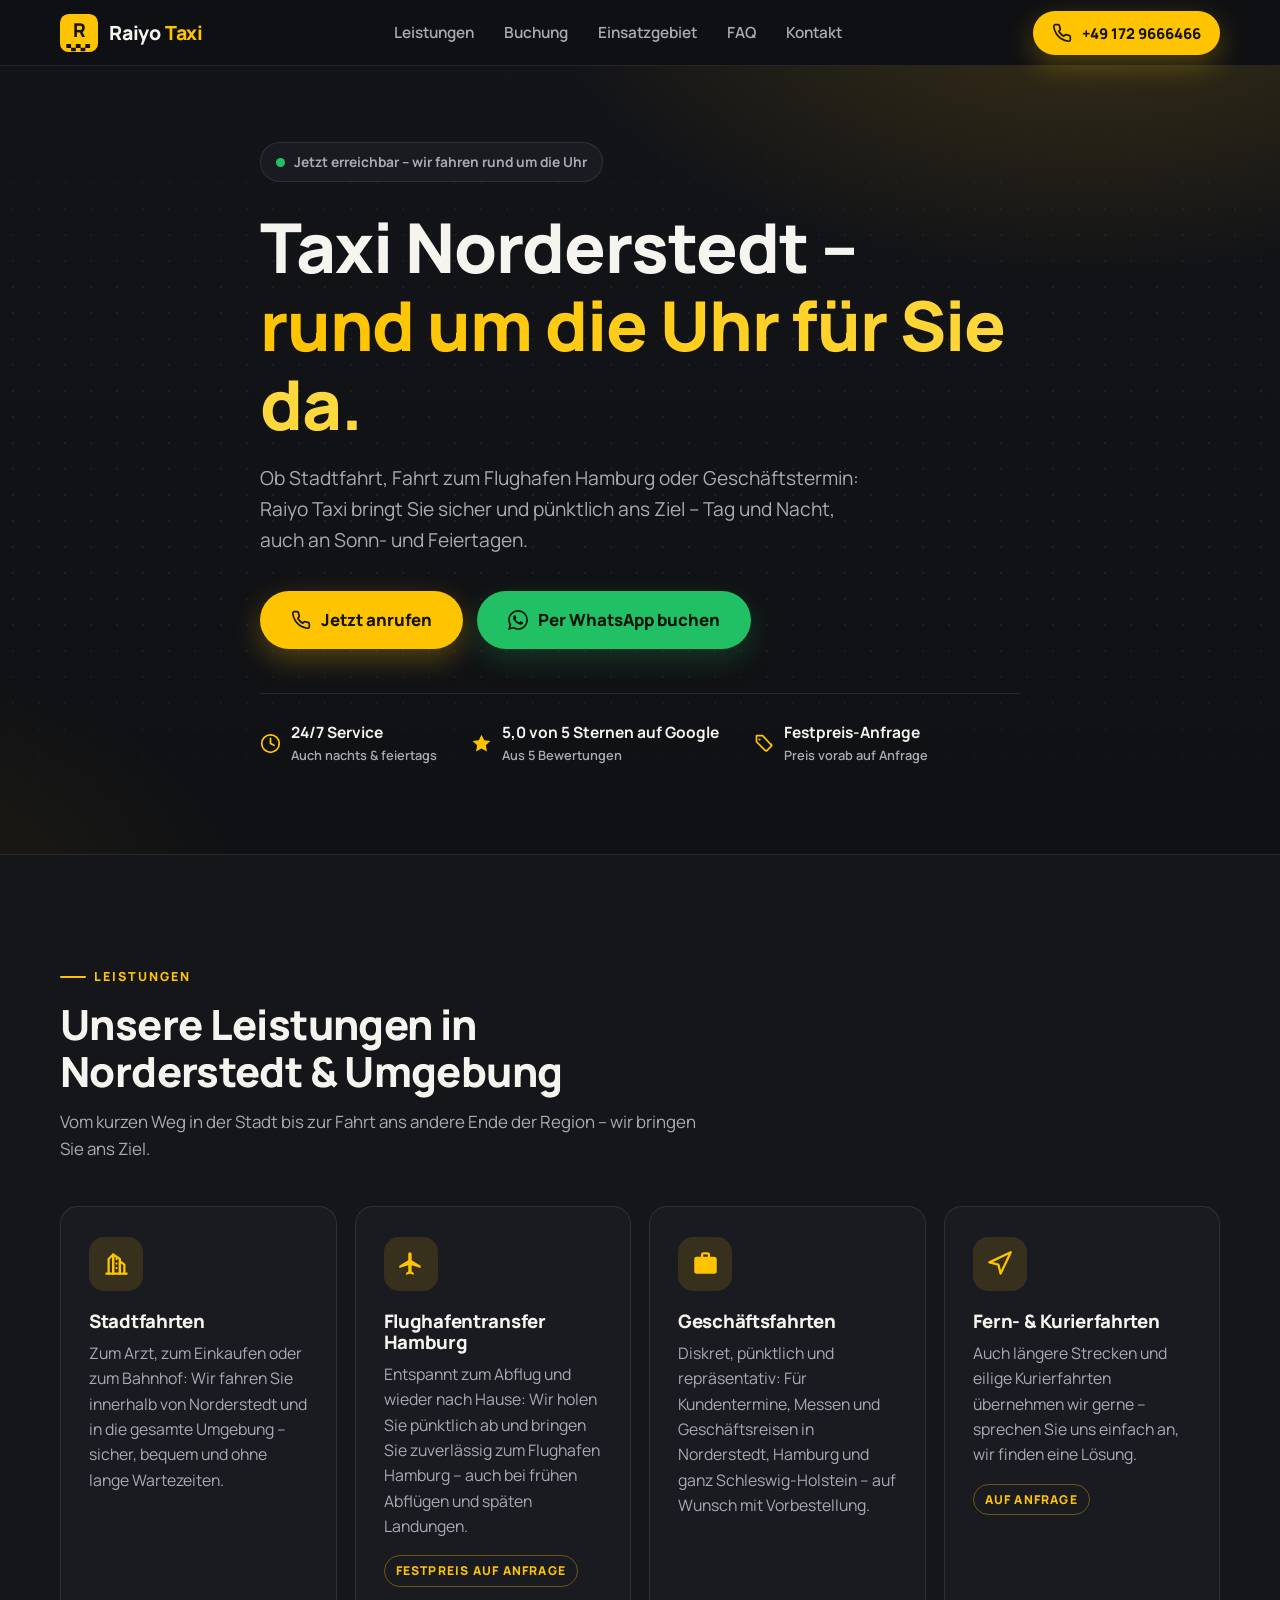
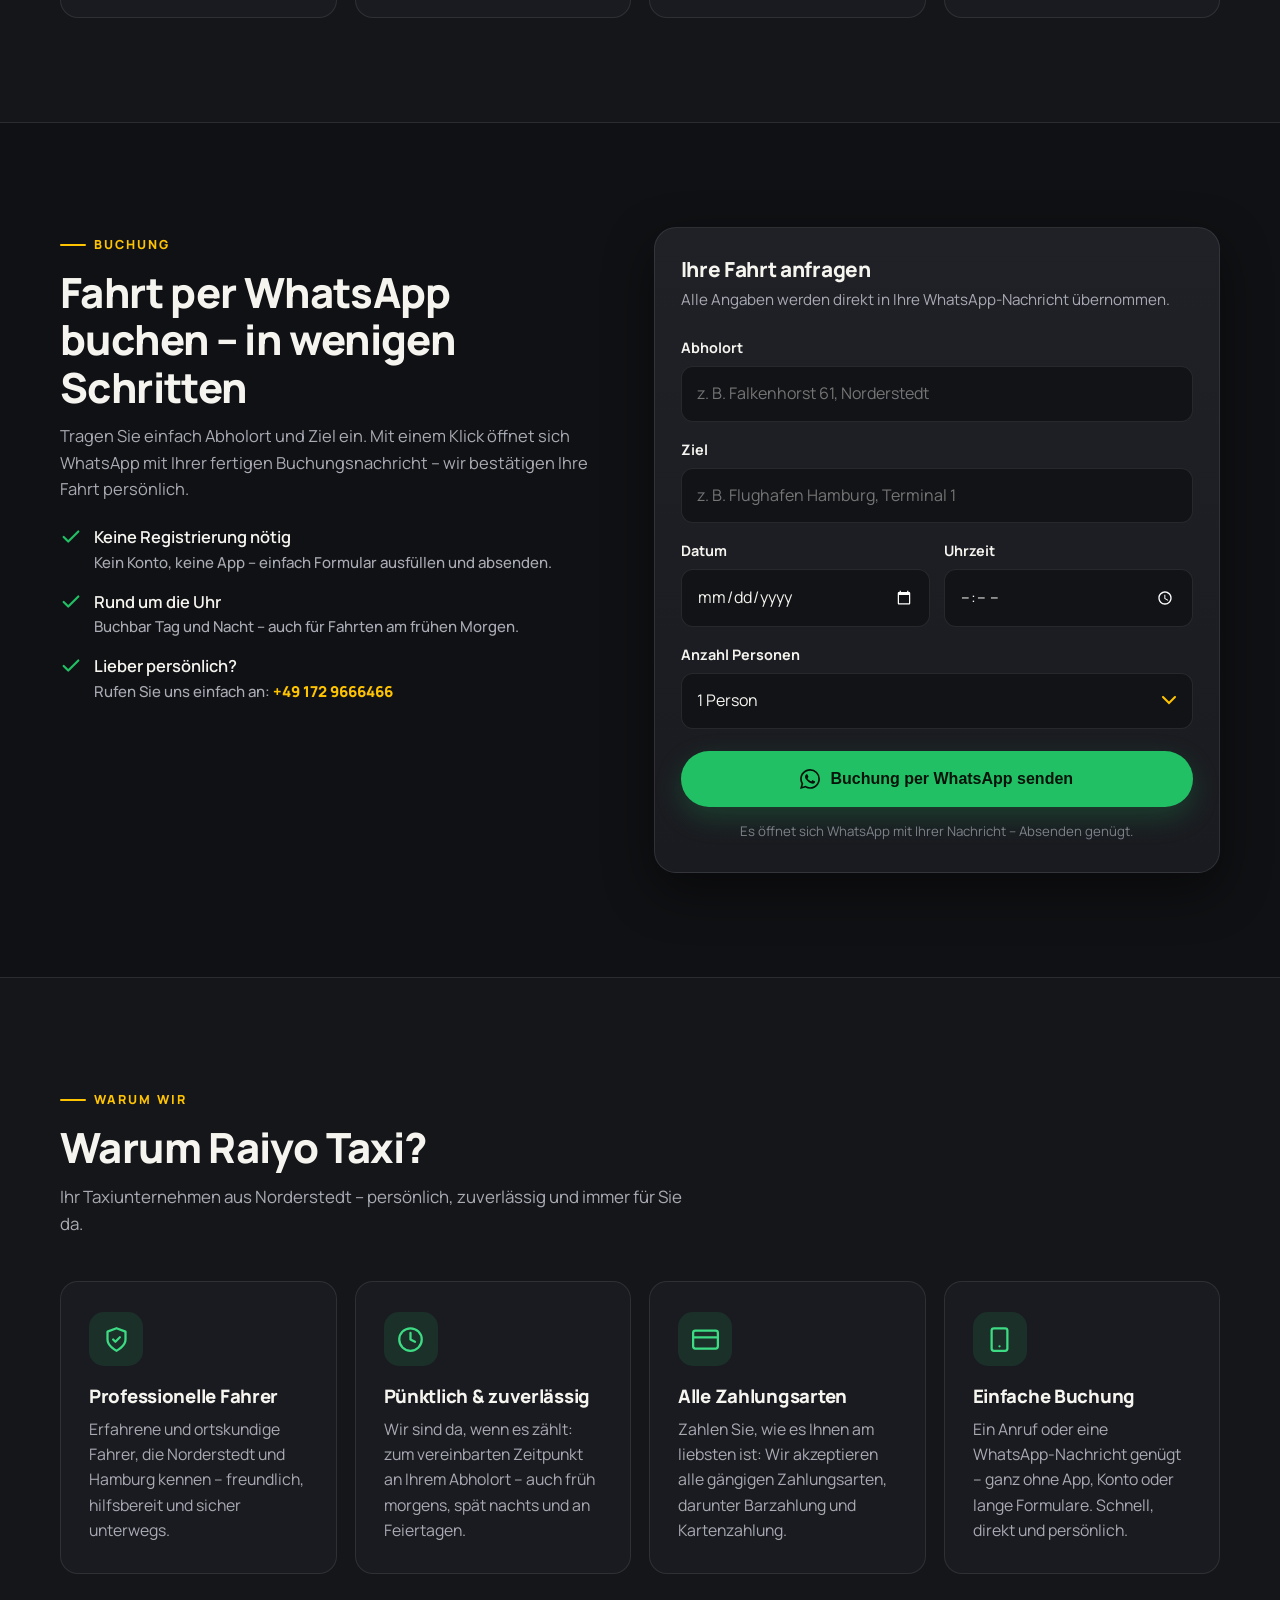
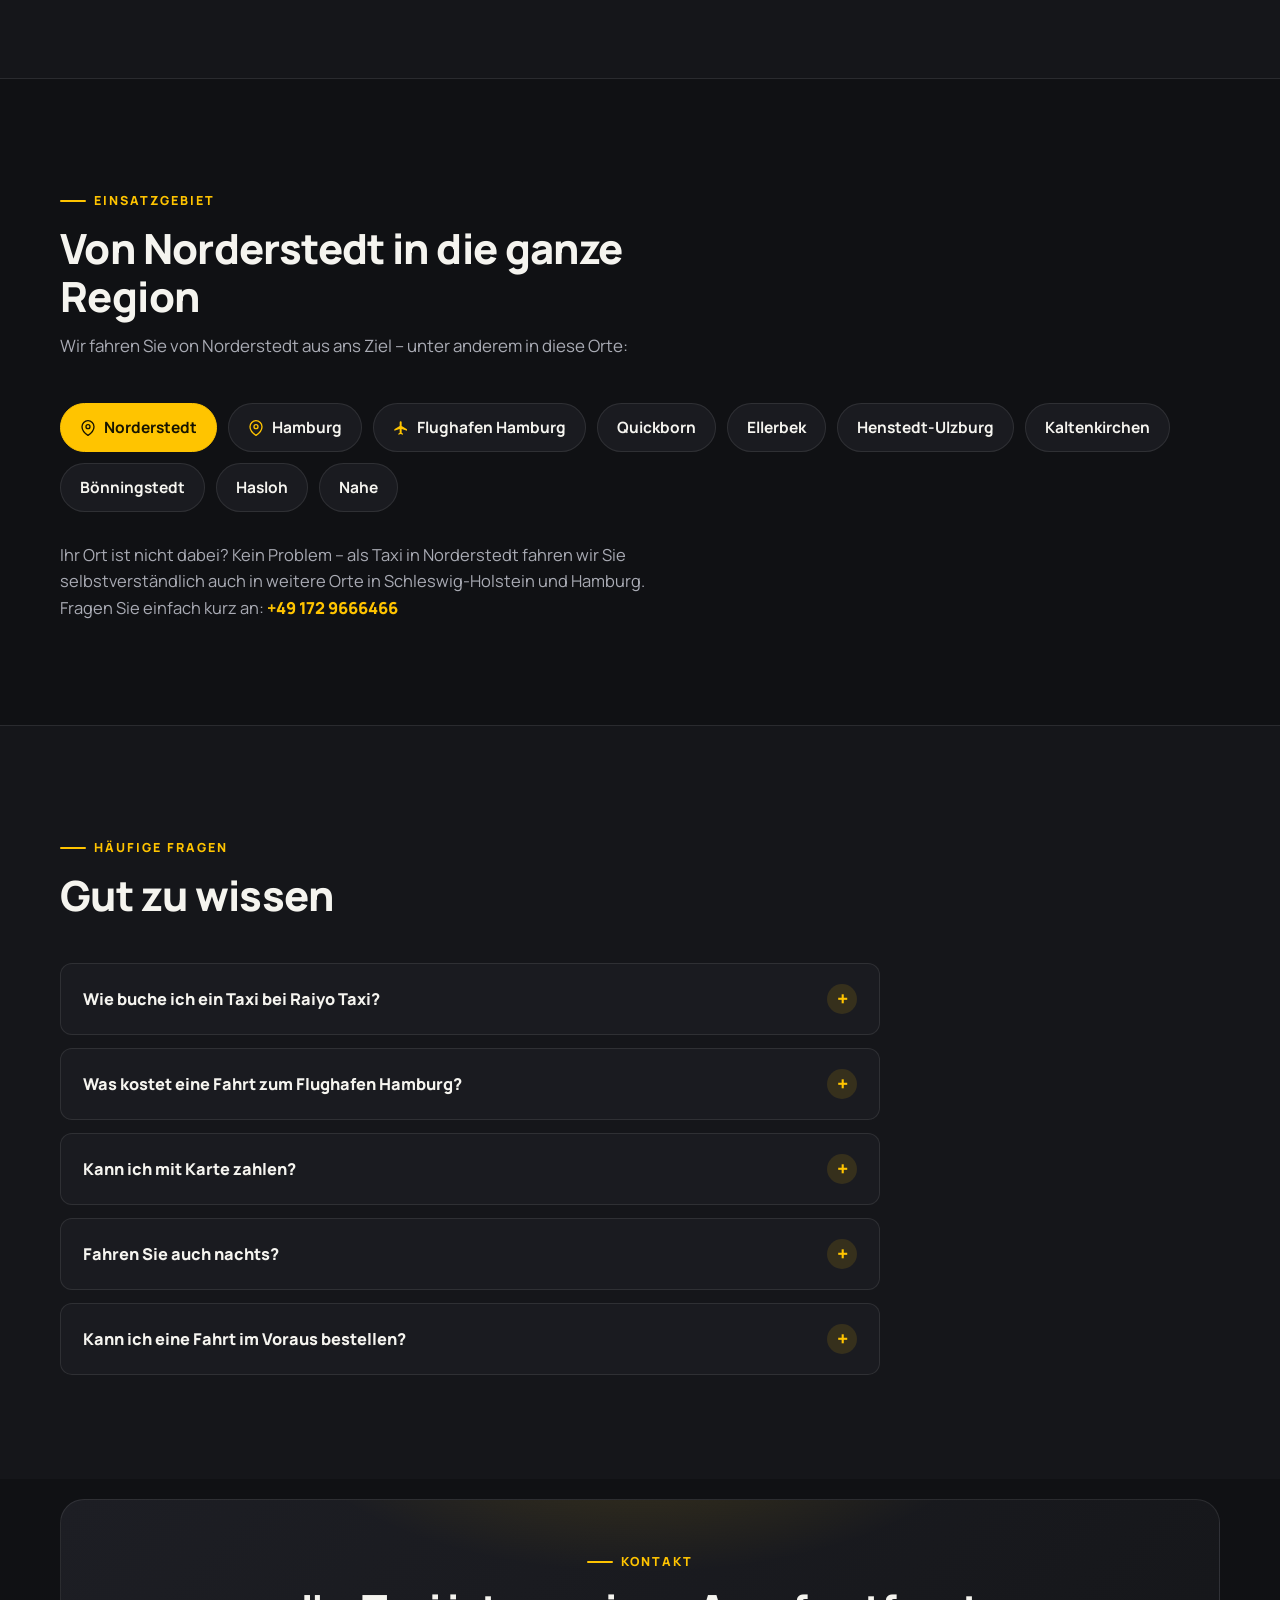
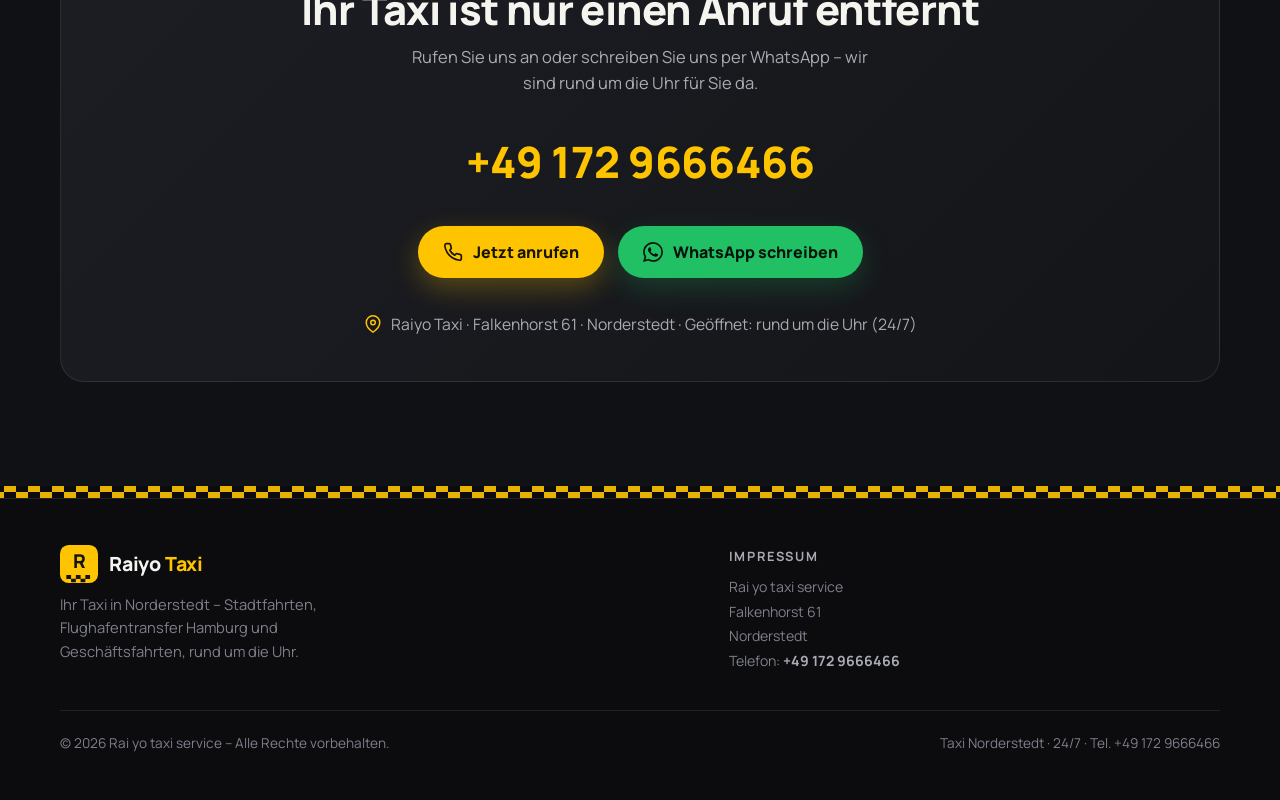
==== demo/raiyotaxi/index.html @ 4340b33b "Add Raiyo Taxi demo site under demo/raiyotaxi (showcase for raiyotaxi.de)" ====
<!DOCTYPE html>
<html lang="de">
<head>
<meta charset="UTF-8">
<meta name="viewport" content="width=device-width, initial-scale=1.0">
<title>Taxi Norderstedt | Raiyo Taxi – 24/7 Flughafentransfer &amp; Stadtfahrten</title>
<meta name="description" content="Taxi Norderstedt gesucht? Raiyo Taxi fährt Sie rund um die Uhr (24/7): Stadtfahrten, Flughafentransfer Hamburg und Geschäftsfahrten. Jetzt anrufen: +49 172 9666466 oder bequem per WhatsApp buchen.">
<meta name="robots" content="index, follow">
<link rel="canonical" href="https://raiyotaxi.de/">
<meta name="theme-color" content="#101114">

<!-- Open Graph -->
<meta property="og:type" content="website">
<meta property="og:locale" content="de_DE">
<meta property="og:site_name" content="Raiyo Taxi">
<meta property="og:title" content="Taxi Norderstedt | Raiyo Taxi – 24/7 für Sie da">
<meta property="og:description" content="Ihr Taxi in Norderstedt: Stadtfahrten, Flughafentransfer Hamburg und Geschäftsfahrten – rund um die Uhr. Anrufen: +49 172 9666466">
<meta property="og:url" content="https://raiyotaxi.de/">

<link rel="icon" type="image/svg+xml" href="favicon.svg">
<link rel="preconnect" href="https://fonts.googleapis.com">
<link rel="preconnect" href="https://fonts.gstatic.com" crossorigin>
<link href="https://fonts.googleapis.com/css2?family=Manrope:wght@400;500;600;700;800&display=swap" rel="stylesheet">

<script type="application/ld+json">
{
  "@context": "https://schema.org",
  "@type": "TaxiService",
  "name": "Raiyo Taxi",
  "alternateName": "Rai yo taxi service",
  "url": "https://raiyotaxi.de/",
  "telephone": "+49 172 9666466",
  "description": "Taxi Norderstedt – Stadtfahrten, Flughafentransfer Hamburg und Geschäftsfahrten, rund um die Uhr (24/7).",
  "address": {
    "@type": "PostalAddress",
    "streetAddress": "Falkenhorst 61",
    "addressLocality": "Norderstedt",
    "addressCountry": "DE"
  },
  "areaServed": [
    "Norderstedt",
    "Hamburg",
    "Flughafen Hamburg",
    "Quickborn",
    "Ellerbek",
    "Henstedt-Ulzburg",
    "Kaltenkirchen",
    "Bönningstedt",
    "Hasloh",
    "Nahe"
  ],
  "openingHoursSpecification": {
    "@type": "OpeningHoursSpecification",
    "dayOfWeek": ["Monday", "Tuesday", "Wednesday", "Thursday", "Friday", "Saturday", "Sunday"],
    "opens": "00:00",
    "closes": "23:59"
  },
  "paymentAccepted": "Cash, Credit Card, Debit Card",
  "aggregateRating": {
    "@type": "AggregateRating",
    "ratingValue": "5.0",
    "reviewCount": "5"
  }
}
</script>

<style>
/* ============ Design-System: Raiyo Taxi ============ */
:root{
  --bg:#101114;
  --bg-2:#15161a;
  --panel:#1a1b20;
  --panel-2:#202127;
  --line:rgba(255,255,255,.09);
  --yellow:#ffc400;
  --yellow-2:#ffd83d;
  --yellow-soft:rgba(255,196,0,.12);
  --wa:#22c064;
  --wa-dark:#128c4b;
  --text:#f5f4ef;
  --muted:#a9abb4;
  --muted-2:#7e808a;
  --radius:18px;
  --radius-s:12px;
  --shadow:0 18px 50px rgba(0,0,0,.45);
  --header-h:66px;
}
*{margin:0;padding:0;box-sizing:border-box}
html{scroll-behavior:smooth;scroll-padding-top:calc(var(--header-h) + 14px)}
body{
  font-family:"Manrope",system-ui,-apple-system,"Segoe UI",Roboto,sans-serif;
  background:var(--bg);
  color:var(--text);
  line-height:1.6;
  font-size:16.5px;
  -webkit-font-smoothing:antialiased;
  overflow-x:hidden;
}
img,svg{display:block}
a{color:inherit;text-decoration:none}
::selection{background:var(--yellow);color:#141414}
:focus-visible{outline:3px solid var(--yellow);outline-offset:3px;border-radius:6px}

.wrap{width:min(1160px,100% - 40px);margin-inline:auto}
section{padding:84px 0}
.section-head{max-width:640px;margin-bottom:44px}
.eyebrow{
  display:inline-flex;align-items:center;gap:8px;
  font-size:.78rem;font-weight:800;letter-spacing:.16em;text-transform:uppercase;
  color:var(--yellow);margin-bottom:14px;
}
.eyebrow::before{content:"";width:26px;height:2px;background:var(--yellow);border-radius:2px}
h1,h2,h3{line-height:1.14;font-weight:800;letter-spacing:-.015em}
h2{font-size:clamp(1.75rem,4.5vw,2.6rem);margin-bottom:12px}
h3{font-size:1.16rem}
.lead{color:var(--muted);font-size:1.06rem}

/* Schachbrett-Akzent (Taxi-Motiv) */
.checker{
  height:12px;
  background:repeating-conic-gradient(#0b0b0d 0% 25%, var(--yellow) 0% 50%) 50% / 24px 24px;
  opacity:.9;
}

/* ============ Header ============ */
header.site{
  position:sticky;top:0;z-index:60;height:var(--header-h);
  background:rgba(16,17,20,.86);
  backdrop-filter:blur(14px);-webkit-backdrop-filter:blur(14px);
  border-bottom:1px solid var(--line);
}
.header-in{display:flex;align-items:center;justify-content:space-between;gap:16px;height:var(--header-h)}
.brand{display:flex;align-items:center;gap:11px;font-weight:800;font-size:1.22rem;letter-spacing:-.01em}
.brand .mark{width:38px;height:38px;flex:none}
.brand em{font-style:normal;color:var(--yellow)}
nav.main{display:none;gap:30px;font-weight:600;font-size:.96rem;color:var(--muted)}
nav.main a{padding:6px 0;position:relative}
nav.main a:hover{color:var(--text)}
.btn{
  display:inline-flex;align-items:center;justify-content:center;gap:10px;
  font-weight:800;font-size:1rem;line-height:1;
  padding:15px 24px;border-radius:999px;border:1px solid transparent;
  transition:transform .18s ease, box-shadow .18s ease, background .18s ease;
  cursor:pointer;white-space:nowrap;
}
.btn svg{width:20px;height:20px;flex:none}
.btn:active{transform:scale(.97)}
.btn-call{background:var(--yellow);color:#171400;box-shadow:0 10px 28px rgba(255,196,0,.28)}
.btn-call:hover{background:var(--yellow-2)}
.btn-wa{background:var(--wa);color:#06130b;box-shadow:0 10px 28px rgba(34,192,100,.22)}
.btn-wa:hover{background:#2bd173}
.btn-ghost{background:transparent;border-color:var(--line);color:var(--text)}
.btn-ghost:hover{border-color:rgba(255,255,255,.3)}
.btn-sm{padding:11px 18px;font-size:.93rem}
.header-call .num{display:none}

/* ============ Hero ============ */
.hero{
  position:relative;
  padding:76px 0 88px;
  background:
    radial-gradient(900px 480px at 85% -10%, rgba(255,196,0,.16), transparent 60%),
    radial-gradient(700px 500px at -10% 110%, rgba(255,196,0,.07), transparent 55%),
    linear-gradient(180deg,#131418 0%, var(--bg) 100%);
  overflow:hidden;
}
.hero::after{
  content:"";position:absolute;inset:0;pointer-events:none;
  background-image:radial-gradient(rgba(255,255,255,.055) 1px, transparent 1px);
  background-size:26px 26px;
  mask-image:linear-gradient(180deg,transparent,#000 30%,#000 70%,transparent);
  -webkit-mask-image:linear-gradient(180deg,transparent,#000 30%,#000 70%,transparent);
}
.hero-in{position:relative;z-index:1;max-width:760px}
.live-badge{
  display:inline-flex;align-items:center;gap:9px;
  background:var(--panel);border:1px solid var(--line);
  padding:8px 15px;border-radius:999px;
  font-size:.86rem;font-weight:700;color:var(--muted);margin-bottom:26px;
}
.live-badge .dot{width:9px;height:9px;border-radius:50%;background:var(--wa);box-shadow:0 0 0 0 rgba(34,192,100,.5);animation:pulse 2.2s infinite}
@keyframes pulse{0%{box-shadow:0 0 0 0 rgba(34,192,100,.45)}70%{box-shadow:0 0 0 9px rgba(34,192,100,0)}100%{box-shadow:0 0 0 0 rgba(34,192,100,0)}}
.hero h1{font-size:clamp(2.5rem,7.2vw,4.3rem);margin-bottom:20px}
.hero h1 .accent{
  color:var(--yellow);
  background:linear-gradient(92deg,var(--yellow) 10%,var(--yellow-2) 90%);
  -webkit-background-clip:text;background-clip:text;-webkit-text-fill-color:transparent;
}
.hero .sub{color:var(--muted);font-size:clamp(1.02rem,2.4vw,1.2rem);max-width:600px;margin-bottom:36px}
.hero-cta{display:flex;flex-wrap:wrap;gap:14px;margin-bottom:44px}
.hero-cta .btn{padding:18px 30px;font-size:1.05rem}
.trust{
  display:flex;flex-wrap:wrap;gap:12px 34px;
  border-top:1px solid var(--line);padding-top:26px;
}
.trust li{list-style:none;display:flex;align-items:center;gap:10px;font-weight:700;font-size:.97rem}
.trust svg{width:21px;height:21px;color:var(--yellow);flex:none}
.trust small{display:block;color:var(--muted);font-weight:600;font-size:.8rem}

/* ============ Leistungen ============ */
.services{background:var(--bg-2);border-block:1px solid var(--line)}
.grid{display:grid;gap:18px;grid-template-columns:1fr}
.card{
  background:var(--panel);border:1px solid var(--line);border-radius:var(--radius);
  padding:30px 28px;transition:transform .25s ease, border-color .25s ease, background .25s ease;
}
.card:hover{transform:translateY(-4px);border-color:rgba(255,196,0,.35);background:var(--panel-2)}
.card .icon{
  width:54px;height:54px;border-radius:15px;margin-bottom:20px;
  background:var(--yellow-soft);color:var(--yellow);
  display:flex;align-items:center;justify-content:center;
}
.card .icon svg{width:27px;height:27px}
.card h3{margin-bottom:9px}
.card p{color:var(--muted);font-size:.99rem}
.card .tag{
  display:inline-block;margin-top:16px;font-size:.76rem;font-weight:800;
  letter-spacing:.1em;text-transform:uppercase;color:var(--yellow);
  border:1px solid rgba(255,196,0,.35);padding:5px 11px;border-radius:999px;
}

/* ============ Buchung ============ */
.booking-grid{display:grid;gap:34px;grid-template-columns:1fr;align-items:start}
.booking-copy p{color:var(--muted);margin-bottom:22px}
.booking-points{display:grid;gap:14px}
.booking-points li{list-style:none;display:flex;gap:12px;align-items:flex-start;font-weight:600}
.booking-points svg{width:22px;height:22px;color:var(--wa);flex:none;margin-top:2px}
.booking-points span{color:var(--muted);font-weight:500;display:block;font-size:.94rem}
.form-card{
  background:linear-gradient(180deg,var(--panel-2),var(--panel));
  border:1px solid var(--line);border-radius:22px;padding:30px 26px;
  box-shadow:var(--shadow);
}
.form-card h3{font-size:1.3rem;margin-bottom:6px}
.form-card>p{color:var(--muted);font-size:.95rem;margin-bottom:24px}
.field{margin-bottom:16px}
.field label{display:block;font-weight:700;font-size:.9rem;margin-bottom:7px}
.field input,.field select{
  width:100%;background:#121317;border:1px solid var(--line);border-radius:var(--radius-s);
  color:var(--text);font:inherit;font-size:1rem;padding:14px 15px;
  color-scheme:dark;appearance:none;
}
.field select{
  background-image:url("data:image/svg+xml,%3Csvg xmlns='http://www.w3.org/2000/svg' width='14' height='9' viewBox='0 0 14 9'%3E%3Cpath d='M1 1l6 6 6-6' fill='none' stroke='%23ffc400' stroke-width='2' stroke-linecap='round'/%3E%3C/svg%3E");
  background-repeat:no-repeat;background-position:right 16px center;
}
.field input:focus,.field select:focus{outline:none;border-color:var(--yellow);box-shadow:0 0 0 3px rgba(255,196,0,.18)}
.field-row{display:grid;grid-template-columns:1fr 1fr;gap:14px}
.form-card .btn{width:100%;margin-top:6px;padding:17px 24px}
.form-note{color:var(--muted-2);font-size:.83rem;text-align:center;margin-top:14px}

/* ============ Warum ============ */
.why{background:var(--bg-2);border-block:1px solid var(--line)}
.why .card .icon{background:rgba(34,192,100,.12);color:#3ddc84}
.why .card:hover{border-color:rgba(34,192,100,.35)}

/* ============ Einsatzgebiet ============ */
.chips{display:flex;flex-wrap:wrap;gap:11px;margin-bottom:30px}
.chip{
  display:inline-flex;align-items:center;gap:8px;
  background:var(--panel);border:1px solid var(--line);border-radius:999px;
  padding:11px 19px;font-weight:700;font-size:.97rem;
}
.chip svg{width:16px;height:16px;color:var(--yellow)}
.chip.main{background:var(--yellow);color:#171400;border-color:var(--yellow)}
.chip.main svg{color:#171400}
.area-note{color:var(--muted);max-width:640px}

/* ============ FAQ ============ */
.faq{background:var(--bg-2);border-top:1px solid var(--line)}
.faq-list{max-width:820px;display:grid;gap:13px}
details{
  background:var(--panel);border:1px solid var(--line);border-radius:var(--radius-s);
  overflow:hidden;
}
details[open ]{border-color:rgba(255,196,0,.35)}
summary{
  cursor:pointer;list-style:none;display:flex;justify-content:space-between;align-items:center;gap:16px;
  padding:20px 22px;font-weight:800;font-size:1.02rem;
}
summary::-webkit-details-marker{display:none}
summary .plus{
  width:30px;height:30px;flex:none;border-radius:50%;
  background:var(--yellow-soft);color:var(--yellow);
  display:flex;align-items:center;justify-content:center;font-size:1.25rem;font-weight:800;line-height:1;
  transition:transform .25s ease;
}
details[open ] summary .plus{transform:rotate(45deg)}
details .answer{padding:0 22px 22px;color:var(--muted)}
details .answer a{color:var(--yellow);font-weight:700;white-space:nowrap}

/* ============ Kontakt / Footer ============ */
.contact-card{
  background:linear-gradient(135deg,#1d1e24, #141518);
  border:1px solid var(--line);border-radius:24px;
  padding:44px 34px;text-align:center;position:relative;overflow:hidden;
}
.contact-card::before{
  content:"";position:absolute;inset:0;
  background:radial-gradient(560px 260px at 50% -20%, rgba(255,196,0,.18), transparent 65%);
  pointer-events:none;
}
.contact-card h2{margin-bottom:10px}
.contact-card p{color:var(--muted);max-width:480px;margin:0 auto 30px}
.big-number{
  display:inline-block;font-size:clamp(1.7rem,6vw,2.7rem);font-weight:800;letter-spacing:-.01em;
  color:var(--yellow);margin-bottom:30px;
}
.big-number:hover{color:var(--yellow-2)}
.contact-cta{display:flex;flex-wrap:wrap;gap:14px;justify-content:center;position:relative}
address{
  font-style:normal;color:var(--muted);margin-top:34px;font-size:.98rem;
  display:flex;align-items:center;justify-content:center;gap:9px;flex-wrap:wrap;
}
address svg{width:18px;height:18px;color:var(--yellow)}
footer.site{border-top:1px solid var(--line);padding:46px 0 110px;background:#0c0c0f}
.footer-grid{display:grid;gap:30px;grid-template-columns:1fr}
.footer-brand p{color:var(--muted-2);font-size:.92rem;margin-top:10px;max-width:340px}
.impressum{color:var(--muted-2);font-size:.88rem;line-height:1.75}
.impressum strong{color:var(--muted);display:block;font-size:.8rem;letter-spacing:.14em;text-transform:uppercase;margin-bottom:8px}
.impressum a{color:var(--muted);font-weight:700}
.copyright{
  margin-top:36px;padding-top:22px;border-top:1px solid var(--line);
  color:var(--muted-2);font-size:.85rem;display:flex;flex-wrap:wrap;gap:8px 22px;justify-content:space-between;
}

/* ============ Mobile-Aktionsleiste ============ */
.actionbar{
  position:fixed;left:0;right:0;bottom:0;z-index:70;
  display:grid;grid-template-columns:1fr 1fr;gap:10px;
  padding:10px 12px calc(10px + env(safe-area-inset-bottom));
  background:rgba(12,12,15,.92);backdrop-filter:blur(14px);-webkit-backdrop-filter:blur(14px);
  border-top:1px solid var(--line);
}
.actionbar .btn{padding:16px 10px;font-size:1rem;border-radius:14px}

/* ============ Reveal-Animation ============ */
.js .reveal{opacity:0;transform:translateY(18px);transition:opacity .7s ease, transform .7s ease}
.js .reveal.in{opacity:1;transform:none}

/* ============ Responsive ============ */
@media (min-width:640px){
  .grid{grid-template-columns:1fr 1fr}
  .header-call .num{display:inline}
  .header-call .word{display:none}
}
@media (min-width:900px){
  nav.main{display:flex}
  .grid{grid-template-columns:repeat(4,1fr)}
  .why .grid{grid-template-columns:repeat(4,1fr)}
  .booking-grid{grid-template-columns:1fr 1.05fr;gap:54px}
  .footer-grid{grid-template-columns:1.3fr 1fr}
  .actionbar{display:none}
  footer.site{padding-bottom:46px}
  section{padding:104px 0}
}
@media (prefers-reduced-motion: reduce){
  html{scroll-behavior:auto}
  .js .reveal{opacity:1;transform:none;transition:none}
  .live-badge .dot{animation:none}
  *{transition:none !important}
}
</style>
</head>

<body>

<!-- ================= Header ================= -->
<header class="site">
  <div class="wrap header-in">
    <a class="brand" href="#start" aria-label="Raiyo Taxi – zur Startseite">
      <svg class="mark" viewBox="0 0 48 48" role="img" aria-label="Raiyo Taxi Logo">
        <rect width="48" height="48" rx="11" fill="#ffc400"/>
        <text x="24" y="29" text-anchor="middle" font-family="Manrope, Arial, sans-serif" font-size="24" font-weight="800" fill="#141414">R</text>
        <path d="M8 38h6v5H8zM20 38h6v5h-6zM32 38h6v5h-6zM14 42.5h6V47h-6zM26 42.5h6V47h-6z" fill="#141414"/>
      </svg>
      <span>Raiyo&nbsp;<em>Taxi</em></span>
    </a>
    <nav class="main" aria-label="Hauptnavigation">
      <a href="#leistungen">Leistungen</a>
      <a href="#buchung">Buchung</a>
      <a href="#einsatzgebiet">Einsatzgebiet</a>
      <a href="#faq">FAQ</a>
      <a href="#kontakt">Kontakt</a>
    </nav>
    <a class="btn btn-call btn-sm header-call" href="tel:+491729666466" aria-label="Raiyo Taxi anrufen">
      <svg viewBox="0 0 24 24" fill="none" stroke="currentColor" stroke-width="2" stroke-linecap="round" stroke-linejoin="round" aria-hidden="true"><path d="M22 16.92v3a2 2 0 0 1-2.18 2 19.79 19.79 0 0 1-8.63-3.07 19.5 19.5 0 0 1-6-6 19.79 19.79 0 0 1-3.07-8.67A2 2 0 0 1 4.11 2h3a2 2 0 0 1 2 1.72 12.84 12.84 0 0 0 .7 2.81 2 2 0 0 1-.45 2.11L8.09 9.91a16 16 0 0 0 6 6l1.27-1.27a2 2 0 0 1 2.11-.45 12.84 12.84 0 0 0 2.81.7A2 2 0 0 1 22 16.92z"/></svg>
      <span class="word">Anrufen</span><span class="num">+49 172 9666466</span>
    </a>
  </div>
</header>

<main id="start">

  <!-- ================= Hero ================= -->
  <div class="hero">
    <div class="wrap hero-in">
      <span class="live-badge"><span class="dot"></span> Jetzt erreichbar – wir fahren rund um die Uhr</span>
      <h1>Taxi Norderstedt –<br><span class="accent">rund um die Uhr für Sie da.</span></h1>
      <p class="sub">Ob Stadtfahrt, Fahrt zum Flughafen Hamburg oder Geschäftstermin: Raiyo Taxi bringt Sie sicher und pünktlich ans Ziel – Tag und Nacht, auch an Sonn- und Feiertagen.</p>
      <div class="hero-cta">
        <a class="btn btn-call" href="tel:+491729666466">
          <svg viewBox="0 0 24 24" fill="none" stroke="currentColor" stroke-width="2" stroke-linecap="round" stroke-linejoin="round" aria-hidden="true"><path d="M22 16.92v3a2 2 0 0 1-2.18 2 19.79 19.79 0 0 1-8.63-3.07 19.5 19.5 0 0 1-6-6 19.79 19.79 0 0 1-3.07-8.67A2 2 0 0 1 4.11 2h3a2 2 0 0 1 2 1.72 12.84 12.84 0 0 0 .7 2.81 2 2 0 0 1-.45 2.11L8.09 9.91a16 16 0 0 0 6 6l1.27-1.27a2 2 0 0 1 2.11-.45 12.84 12.84 0 0 0 2.81.7A2 2 0 0 1 22 16.92z"/></svg>
          Jetzt anrufen
        </a>
        <a class="btn btn-wa" href="https://wa.me/491729666466?text=Hallo%20Raiyo%20Taxi%2C%20ich%20m%C3%B6chte%20ein%20Taxi%20bestellen." target="_blank" rel="noopener">
          <svg viewBox="0 0 24 24" fill="currentColor" aria-hidden="true"><path d="M17.472 14.382c-.297-.149-1.758-.867-2.03-.967-.273-.099-.471-.148-.67.15-.197.297-.767.966-.94 1.164-.173.199-.347.223-.644.075-.297-.15-1.255-.463-2.39-1.475-.883-.788-1.48-1.761-1.653-2.059-.173-.297-.018-.458.13-.606.134-.133.298-.347.446-.52.149-.174.198-.298.298-.497.099-.198.05-.371-.025-.52-.075-.149-.669-1.612-.916-2.207-.242-.579-.487-.5-.669-.51-.173-.008-.371-.01-.57-.01-.198 0-.52.074-.792.372-.272.297-1.04 1.016-1.04 2.479 0 1.462 1.065 2.875 1.213 3.074.149.198 2.096 3.2 5.077 4.487.709.306 1.262.489 1.694.625.712.227 1.36.195 1.871.118.571-.085 1.758-.719 2.006-1.413.248-.694.248-1.289.173-1.413-.074-.124-.272-.198-.57-.347m-5.421 7.403h-.004a9.87 9.87 0 01-5.031-1.378l-.361-.214-3.741.982.998-3.648-.235-.374a9.86 9.86 0 01-1.51-5.26c.001-5.45 4.436-9.884 9.888-9.884 2.64 0 5.122 1.03 6.988 2.898a9.825 9.825 0 012.893 6.994c-.003 5.45-4.437 9.884-9.885 9.884m8.413-18.297A11.815 11.815 0 0012.05 0C5.495 0 .16 5.335.157 11.892c0 2.096.547 4.142 1.588 5.945L.057 24l6.305-1.654a11.882 11.882 0 005.683 1.448h.005c6.554 0 11.89-5.335 11.893-11.893a11.821 11.821 0 00-3.48-8.413Z"/></svg>
          Per WhatsApp buchen
        </a>
      </div>
      <ul class="trust">
        <li>
          <svg viewBox="0 0 24 24" fill="none" stroke="currentColor" stroke-width="2" stroke-linecap="round" stroke-linejoin="round" aria-hidden="true"><circle cx="12" cy="12" r="10"/><path d="M12 6v6l4 2"/></svg>
          <span>24/7 Service<small>Auch nachts &amp; feiertags</small></span>
        </li>
        <li>
          <svg viewBox="0 0 24 24" fill="currentColor" aria-hidden="true"><polygon points="12 2 15.09 8.26 22 9.27 17 14.14 18.18 21.02 12 17.77 5.82 21.02 7 14.14 2 9.27 8.91 8.26"/></svg>
          <span>5,0 von 5 Sternen auf Google<small>Aus 5 Bewertungen</small></span>
        </li>
        <li>
          <svg viewBox="0 0 24 24" fill="none" stroke="currentColor" stroke-width="2" stroke-linecap="round" stroke-linejoin="round" aria-hidden="true"><path d="M20.59 13.41 11 3H4v7l9.59 9.59a2 2 0 0 0 2.82 0l4.18-4.18a2 2 0 0 0 0-2.82z"/><circle cx="7.5" cy="7.5" r="1.2" fill="currentColor" stroke="none"/></svg>
          <span>Festpreis-Anfrage<small>Preis vorab auf Anfrage</small></span>
        </li>
      </ul>
    </div>
  </div>

  <!-- ================= Leistungen ================= -->
  <section class="services" id="leistungen">
    <div class="wrap">
      <div class="section-head reveal">
        <span class="eyebrow">Leistungen</span>
        <h2>Unsere Leistungen in Norderstedt &amp; Umgebung</h2>
        <p class="lead">Vom kurzen Weg in der Stadt bis zur Fahrt ans andere Ende der Region – wir bringen Sie ans Ziel.</p>
      </div>
      <div class="grid">
        <article class="card reveal">
          <div class="icon">
            <svg viewBox="0 0 24 24" fill="none" stroke="currentColor" stroke-width="2" stroke-linecap="round" stroke-linejoin="round" aria-hidden="true"><path d="M3 21h18"/><path d="M5 21V8l4-4v17"/><path d="M9 21V4l6 4v13"/><path d="M15 21V10l4 3v8"/><path d="M12 8h.01M12 12h.01M12 16h.01"/></svg>
          </div>
          <h3>Stadtfahrten</h3>
          <p>Zum Arzt, zum Einkaufen oder zum Bahnhof: Wir fahren Sie innerhalb von Norderstedt und in die gesamte Umgebung – sicher, bequem und ohne lange Wartezeiten.</p>
        </article>
        <article class="card reveal">
          <div class="icon">
            <svg viewBox="0 0 24 24" fill="currentColor" aria-hidden="true"><path d="M21 16v-2l-8-5V3.5a1.5 1.5 0 0 0-3 0V9l-8 5v2l8-2.5V19l-2 1.5V22l3.5-1 3.5 1v-1.5L13 19v-5.5l8 2.5z"/></svg>
          </div>
          <h3>Flughafentransfer Hamburg</h3>
          <p>Entspannt zum Abflug und wieder nach Hause: Wir holen Sie pünktlich ab und bringen Sie zuverlässig zum Flughafen Hamburg – auch bei frühen Abflügen und späten Landungen.</p>
          <span class="tag">Festpreis auf Anfrage</span>
        </article>
        <article class="card reveal">
          <div class="icon">
            <svg viewBox="0 0 24 24" fill="currentColor" aria-hidden="true"><path d="M20 6h-4V4c0-1.11-.89-2-2-2h-4c-1.11 0-2 .89-2 2v2H4c-1.11 0-2 .89-2 2v11c0 1.11.89 2 2 2h16c1.11 0 2-.89 2-2V8c0-1.11-.89-2-2-2zm-10 0V4h4v2h-4z"/></svg>
          </div>
          <h3>Geschäftsfahrten</h3>
          <p>Diskret, pünktlich und repräsentativ: Für Kundentermine, Messen und Geschäftsreisen in Norderstedt, Hamburg und ganz Schleswig-Holstein – auf Wunsch mit Vorbestellung.</p>
        </article>
        <article class="card reveal">
          <div class="icon">
            <svg viewBox="0 0 24 24" fill="none" stroke="currentColor" stroke-width="2" stroke-linecap="round" stroke-linejoin="round" aria-hidden="true"><polygon points="3 11 22 2 13 21 11 13 3 11"/></svg>
          </div>
          <h3>Fern- &amp; Kurierfahrten</h3>
          <p>Auch längere Strecken und eilige Kurierfahrten übernehmen wir gerne – sprechen Sie uns einfach an, wir finden eine Lösung.</p>
          <span class="tag">Auf Anfrage</span>
        </article>
      </div>
    </div>
  </section>

  <!-- ================= Buchung ================= -->
  <section id="buchung">
    <div class="wrap">
      <div class="booking-grid">
        <div class="booking-copy reveal">
          <span class="eyebrow">Buchung</span>
          <h2>Fahrt per WhatsApp buchen – in wenigen Schritten</h2>
          <p>Tragen Sie einfach Abholort und Ziel ein. Mit einem Klick öffnet sich WhatsApp mit Ihrer fertigen Buchungsnachricht – wir bestätigen Ihre Fahrt persönlich.</p>
          <ul class="booking-points">
            <li>
              <svg viewBox="0 0 24 24" fill="none" stroke="currentColor" stroke-width="2.4" stroke-linecap="round" stroke-linejoin="round" aria-hidden="true"><path d="M20 6 9 17l-5-5"/></svg>
              <div>Keine Registrierung nötig<span>Kein Konto, keine App – einfach Formular ausfüllen und absenden.</span></div>
            </li>
            <li>
              <svg viewBox="0 0 24 24" fill="none" stroke="currentColor" stroke-width="2.4" stroke-linecap="round" stroke-linejoin="round" aria-hidden="true"><path d="M20 6 9 17l-5-5"/></svg>
              <div>Rund um die Uhr<span>Buchbar Tag und Nacht – auch für Fahrten am frühen Morgen.</span></div>
            </li>
            <li>
              <svg viewBox="0 0 24 24" fill="none" stroke="currentColor" stroke-width="2.4" stroke-linecap="round" stroke-linejoin="round" aria-hidden="true"><path d="M20 6 9 17l-5-5"/></svg>
              <div>Lieber persönlich?<span>Rufen Sie uns einfach an: <a href="tel:+491729666466" style="color:var(--yellow);font-weight:800;white-space:nowrap">+49 172 9666466</a></span></div>
            </li>
          </ul>
        </div>
        <div class="form-card reveal">
          <h3>Ihre Fahrt anfragen</h3>
          <p>Alle Angaben werden direkt in Ihre WhatsApp-Nachricht übernommen.</p>
          <form id="bookingForm" novalidate>
            <div class="field">
              <label for="pickup">Abholort</label>
              <input type="text" id="pickup" name="pickup" placeholder="z. B. Falkenhorst 61, Norderstedt" autocomplete="street-address" required>
            </div>
            <div class="field">
              <label for="destination">Ziel</label>
              <input type="text" id="destination" name="destination" placeholder="z. B. Flughafen Hamburg, Terminal 1" required>
            </div>
            <div class="field-row">
              <div class="field">
                <label for="date">Datum</label>
                <input type="date" id="date" name="date" required>
              </div>
              <div class="field">
                <label for="time">Uhrzeit</label>
                <input type="time" id="time" name="time" required>
              </div>
            </div>
            <div class="field">
              <label for="persons">Anzahl Personen</label>
              <select id="persons" name="persons">
                <option value="1" selected>1 Person</option>
                <option value="2">2 Personen</option>
                <option value="3">3 Personen</option>
                <option value="4">4 Personen</option>
                <option value="5+">5 oder mehr Personen</option>
              </select>
            </div>
            <button type="submit" class="btn btn-wa">
              <svg viewBox="0 0 24 24" fill="currentColor" aria-hidden="true"><path d="M17.472 14.382c-.297-.149-1.758-.867-2.03-.967-.273-.099-.471-.148-.67.15-.197.297-.767.966-.94 1.164-.173.199-.347.223-.644.075-.297-.15-1.255-.463-2.39-1.475-.883-.788-1.48-1.761-1.653-2.059-.173-.297-.018-.458.13-.606.134-.133.298-.347.446-.52.149-.174.198-.298.298-.497.099-.198.05-.371-.025-.52-.075-.149-.669-1.612-.916-2.207-.242-.579-.487-.5-.669-.51-.173-.008-.371-.01-.57-.01-.198 0-.52.074-.792.372-.272.297-1.04 1.016-1.04 2.479 0 1.462 1.065 2.875 1.213 3.074.149.198 2.096 3.2 5.077 4.487.709.306 1.262.489 1.694.625.712.227 1.36.195 1.871.118.571-.085 1.758-.719 2.006-1.413.248-.694.248-1.289.173-1.413-.074-.124-.272-.198-.57-.347m-5.421 7.403h-.004a9.87 9.87 0 01-5.031-1.378l-.361-.214-3.741.982.998-3.648-.235-.374a9.86 9.86 0 01-1.51-5.26c.001-5.45 4.436-9.884 9.888-9.884 2.64 0 5.122 1.03 6.988 2.898a9.825 9.825 0 012.893 6.994c-.003 5.45-4.437 9.884-9.885 9.884m8.413-18.297A11.815 11.815 0 0012.05 0C5.495 0 .16 5.335.157 11.892c0 2.096.547 4.142 1.588 5.945L.057 24l6.305-1.654a11.882 11.882 0 005.683 1.448h.005c6.554 0 11.89-5.335 11.893-11.893a11.821 11.821 0 00-3.48-8.413Z"/></svg>
              Buchung per WhatsApp senden
            </button>
            <p class="form-note">Es öffnet sich WhatsApp mit Ihrer Nachricht – Absenden genügt.</p>
          </form>
        </div>
      </div>
    </div>
  </section>

  <!-- ================= Warum Raiyo Taxi ================= -->
  <section class="why">
    <div class="wrap">
      <div class="section-head reveal">
        <span class="eyebrow">Warum wir</span>
        <h2>Warum Raiyo Taxi?</h2>
        <p class="lead">Ihr Taxiunternehmen aus Norderstedt – persönlich, zuverlässig und immer für Sie da.</p>
      </div>
      <div class="grid">
        <article class="card reveal">
          <div class="icon">
            <svg viewBox="0 0 24 24" fill="none" stroke="currentColor" stroke-width="2" stroke-linecap="round" stroke-linejoin="round" aria-hidden="true"><path d="M12 22s8-4 8-10V5l-8-3-8 3v7c0 6 8 10 8 10z"/><path d="m9 12 2 2 4-4"/></svg>
          </div>
          <h3>Professionelle Fahrer</h3>
          <p>Erfahrene und ortskundige Fahrer, die Norderstedt und Hamburg kennen – freundlich, hilfsbereit und sicher unterwegs.</p>
        </article>
        <article class="card reveal">
          <div class="icon">
            <svg viewBox="0 0 24 24" fill="none" stroke="currentColor" stroke-width="2" stroke-linecap="round" stroke-linejoin="round" aria-hidden="true"><circle cx="12" cy="12" r="10"/><path d="M12 6v6l4 2"/></svg>
          </div>
          <h3>Pünktlich &amp; zuverlässig</h3>
          <p>Wir sind da, wenn es zählt: zum vereinbarten Zeitpunkt an Ihrem Abholort – auch früh morgens, spät nachts und an Feiertagen.</p>
        </article>
        <article class="card reveal">
          <div class="icon">
            <svg viewBox="0 0 24 24" fill="none" stroke="currentColor" stroke-width="2" stroke-linecap="round" stroke-linejoin="round" aria-hidden="true"><rect x="1" y="4" width="22" height="16" rx="2"/><path d="M1 10h22"/></svg>
          </div>
          <h3>Alle Zahlungsarten</h3>
          <p>Zahlen Sie, wie es Ihnen am liebsten ist: Wir akzeptieren alle gängigen Zahlungsarten, darunter Barzahlung und Kartenzahlung.</p>
        </article>
        <article class="card reveal">
          <div class="icon">
            <svg viewBox="0 0 24 24" fill="none" stroke="currentColor" stroke-width="2" stroke-linecap="round" stroke-linejoin="round" aria-hidden="true"><rect x="5" y="2" width="14" height="20" rx="2"/><path d="M12 18h.01"/></svg>
          </div>
          <h3>Einfache Buchung</h3>
          <p>Ein Anruf oder eine WhatsApp-Nachricht genügt – ganz ohne App, Konto oder lange Formulare. Schnell, direkt und persönlich.</p>
        </article>
      </div>
    </div>
  </section>

  <!-- ================= Einsatzgebiet ================= -->
  <section id="einsatzgebiet">
    <div class="wrap">
      <div class="section-head reveal">
        <span class="eyebrow">Einsatzgebiet</span>
        <h2>Von Norderstedt in die ganze Region</h2>
        <p class="lead">Wir fahren Sie von Norderstedt aus ans Ziel – unter anderem in diese Orte:</p>
      </div>
      <div class="chips reveal">
        <span class="chip main"><svg viewBox="0 0 24 24" fill="none" stroke="currentColor" stroke-width="2" stroke-linecap="round" stroke-linejoin="round" aria-hidden="true"><path d="M21 10c0 7-9 13-9 13s-9-6-9-13a9 9 0 0 1 18 0z"/><circle cx="12" cy="10" r="3"/></svg>Norderstedt</span>
        <span class="chip"><svg viewBox="0 0 24 24" fill="none" stroke="currentColor" stroke-width="2" stroke-linecap="round" stroke-linejoin="round" aria-hidden="true"><path d="M21 10c0 7-9 13-9 13s-9-6-9-13a9 9 0 0 1 18 0z"/><circle cx="12" cy="10" r="3"/></svg>Hamburg</span>
        <span class="chip"><svg viewBox="0 0 24 24" fill="currentColor" aria-hidden="true"><path d="M21 16v-2l-8-5V3.5a1.5 1.5 0 0 0-3 0V9l-8 5v2l8-2.5V19l-2 1.5V22l3.5-1 3.5 1v-1.5L13 19v-5.5l8 2.5z"/></svg>Flughafen Hamburg</span>
        <span class="chip">Quickborn</span>
        <span class="chip">Ellerbek</span>
        <span class="chip">Henstedt-Ulzburg</span>
        <span class="chip">Kaltenkirchen</span>
        <span class="chip">Bönningstedt</span>
        <span class="chip">Hasloh</span>
        <span class="chip">Nahe</span>
      </div>
      <p class="area-note reveal">Ihr Ort ist nicht dabei? Kein Problem – als Taxi in Norderstedt fahren wir Sie selbstverständlich auch in weitere Orte in Schleswig-Holstein und Hamburg. Fragen Sie einfach kurz an: <a href="tel:+491729666466" style="color:var(--yellow);font-weight:800;white-space:nowrap">+49 172 9666466</a></p>
    </div>
  </section>

  <!-- ================= FAQ ================= -->
  <section class="faq" id="faq">
    <div class="wrap">
      <div class="section-head reveal">
        <span class="eyebrow">Häufige Fragen</span>
        <h2>Gut zu wissen</h2>
      </div>
      <div class="faq-list reveal">
        <details>
          <summary>Wie buche ich ein Taxi bei Raiyo Taxi?<span class="plus" aria-hidden="true">+</span></summary>
          <div class="answer">Ganz einfach: Rufen Sie uns unter <a href="tel:+491729666466">+49 172 9666466</a> an oder schreiben Sie uns per WhatsApp – rund um die Uhr, auch nachts und an Feiertagen. Für Flughafentransfers und Geschäftsfahrten empfehlen wir eine kurze Vorbestellung.</div>
        </details>
        <details>
          <summary>Was kostet eine Fahrt zum Flughafen Hamburg?<span class="plus" aria-hidden="true">+</span></summary>
          <div class="answer">Für Fahrten zum Flughafen Hamburg nennen wir Ihnen auf Anfrage vorab einen Festpreis – so wissen Sie schon vor Fahrtantritt genau, was die Fahrt kostet. Fragen Sie einfach kurz per Anruf oder WhatsApp an: <a href="tel:+491729666466">+49 172 9666466</a>.</div>
        </details>
        <details>
          <summary>Kann ich mit Karte zahlen?<span class="plus" aria-hidden="true">+</span></summary>
          <div class="answer">Ja. Wir akzeptieren alle gängigen Zahlungsarten – darunter Barzahlung und Kartenzahlung. Zahlen Sie einfach so, wie es für Sie am bequemsten ist.</div>
        </details>
        <details>
          <summary>Fahren Sie auch nachts?<span class="plus" aria-hidden="true">+</span></summary>
          <div class="answer">Ja, wir sind 24 Stunden am Tag und 7 Tage die Woche für Sie da – auch nachts, an Wochenenden und an Feiertagen. Ob frühe Fahrt zum Flughafen oder späte Rückfahrt: Ein Anruf genügt.</div>
        </details>
        <details>
          <summary>Kann ich eine Fahrt im Voraus bestellen?<span class="plus" aria-hidden="true">+</span></summary>
          <div class="answer">Sehr gerne. Besonders für Flughafentransfers, Geschäftsfahrten und frühe Termine am Morgen können Sie Ihre Fahrt bequem vorbestellen – per Anruf oder über unser WhatsApp-Formular weiter oben.</div>
        </details>
      </div>
    </div>
  </section>

  <!-- ================= Kontakt ================= -->
  <section id="kontakt" style="padding-top:20px">
    <div class="wrap">
      <div class="contact-card reveal">
        <span class="eyebrow" style="justify-content:center">Kontakt</span>
        <h2>Ihr Taxi ist nur einen Anruf entfernt</h2>
        <p>Rufen Sie uns an oder schreiben Sie uns per WhatsApp – wir sind rund um die Uhr für Sie da.</p>
        <a class="big-number" href="tel:+491729666466">+49 172 9666466</a>
        <div class="contact-cta">
          <a class="btn btn-call" href="tel:+491729666466">
            <svg viewBox="0 0 24 24" fill="none" stroke="currentColor" stroke-width="2" stroke-linecap="round" stroke-linejoin="round" aria-hidden="true"><path d="M22 16.92v3a2 2 0 0 1-2.18 2 19.79 19.79 0 0 1-8.63-3.07 19.5 19.5 0 0 1-6-6 19.79 19.79 0 0 1-3.07-8.67A2 2 0 0 1 4.11 2h3a2 2 0 0 1 2 1.72 12.84 12.84 0 0 0 .7 2.81 2 2 0 0 1-.45 2.11L8.09 9.91a16 16 0 0 0 6 6l1.27-1.27a2 2 0 0 1 2.11-.45 12.84 12.84 0 0 0 2.81.7A2 2 0 0 1 22 16.92z"/></svg>
            Jetzt anrufen
          </a>
          <a class="btn btn-wa" href="https://wa.me/491729666466?text=Hallo%20Raiyo%20Taxi%2C%20ich%20m%C3%B6chte%20ein%20Taxi%20bestellen." target="_blank" rel="noopener">
            <svg viewBox="0 0 24 24" fill="currentColor" aria-hidden="true"><path d="M17.472 14.382c-.297-.149-1.758-.867-2.03-.967-.273-.099-.471-.148-.67.15-.197.297-.767.966-.94 1.164-.173.199-.347.223-.644.075-.297-.15-1.255-.463-2.39-1.475-.883-.788-1.48-1.761-1.653-2.059-.173-.297-.018-.458.13-.606.134-.133.298-.347.446-.52.149-.174.198-.298.298-.497.099-.198.05-.371-.025-.52-.075-.149-.669-1.612-.916-2.207-.242-.579-.487-.5-.669-.51-.173-.008-.371-.01-.57-.01-.198 0-.52.074-.792.372-.272.297-1.04 1.016-1.04 2.479 0 1.462 1.065 2.875 1.213 3.074.149.198 2.096 3.2 5.077 4.487.709.306 1.262.489 1.694.625.712.227 1.36.195 1.871.118.571-.085 1.758-.719 2.006-1.413.248-.694.248-1.289.173-1.413-.074-.124-.272-.198-.57-.347m-5.421 7.403h-.004a9.87 9.87 0 01-5.031-1.378l-.361-.214-3.741.982.998-3.648-.235-.374a9.86 9.86 0 01-1.51-5.26c.001-5.45 4.436-9.884 9.888-9.884 2.64 0 5.122 1.03 6.988 2.898a9.825 9.825 0 012.893 6.994c-.003 5.45-4.437 9.884-9.885 9.884m8.413-18.297A11.815 11.815 0 0012.05 0C5.495 0 .16 5.335.157 11.892c0 2.096.547 4.142 1.588 5.945L.057 24l6.305-1.654a11.882 11.882 0 005.683 1.448h.005c6.554 0 11.89-5.335 11.893-11.893a11.821 11.821 0 00-3.48-8.413Z"/></svg>
            WhatsApp schreiben
          </a>
        </div>
        <address>
          <svg viewBox="0 0 24 24" fill="none" stroke="currentColor" stroke-width="2" stroke-linecap="round" stroke-linejoin="round" aria-hidden="true"><path d="M21 10c0 7-9 13-9 13s-9-6-9-13a9 9 0 0 1 18 0z"/><circle cx="12" cy="10" r="3"/></svg>
          Raiyo Taxi · Falkenhorst 61 · Norderstedt · Geöffnet: rund um die Uhr (24/7)
        </address>
      </div>
    </div>
  </section>

</main>

<div class="checker" aria-hidden="true"></div>

<!-- ================= Footer ================= -->
<footer class="site">
  <div class="wrap">
    <div class="footer-grid">
      <div class="footer-brand">
        <a class="brand" href="#start" aria-label="Raiyo Taxi – zur Startseite">
          <svg class="mark" viewBox="0 0 48 48" role="img" aria-label="Raiyo Taxi Logo">
            <rect width="48" height="48" rx="11" fill="#ffc400"/>
            <text x="24" y="29" text-anchor="middle" font-family="Manrope, Arial, sans-serif" font-size="24" font-weight="800" fill="#141414">R</text>
            <path d="M8 38h6v5H8zM20 38h6v5h-6zM32 38h6v5h-6zM14 42.5h6V47h-6zM26 42.5h6V47h-6z" fill="#141414"/>
          </svg>
          <span>Raiyo&nbsp;<em>Taxi</em></span>
        </a>
        <p>Ihr Taxi in Norderstedt – Stadtfahrten, Flughafentransfer Hamburg und Geschäftsfahrten, rund um die Uhr.</p>
      </div>
      <div class="impressum">
        <strong>Impressum</strong>
        Rai yo taxi service<br>
        Falkenhorst 61<br>
        Norderstedt<br>
        Telefon: <a href="tel:+491729666466">+49 172 9666466</a>
        <!--
          PLATZHALTER – vor dem Livegang unbedingt ergänzen (NICHT erfundene Daten eintragen):
          - Name des Inhabers / Vertretungsberechtigten
          - Vollständige Anschrift inkl. Postleitzahl
          - E-Mail-Adresse
          - Umsatzsteuer-Identifikationsnummer (USt-IdNr.), falls vorhanden
          - Ggf. zuständige Aufsichtsbehörde / Genehmigungsbehörde für den Taxiverkehr
        -->
      </div>
    </div>
    <div class="copyright">
      <span>© 2026 Rai yo taxi service – Alle Rechte vorbehalten.</span>
      <span>Taxi Norderstedt · 24/7 · Tel. +49 172 9666466</span>
    </div>
  </div>
</footer>

<!-- ================= Mobile Aktionsleiste ================= -->
<div class="actionbar" role="navigation" aria-label="Schnellkontakt">
  <a class="btn btn-call" href="tel:+491729666466">
    <svg viewBox="0 0 24 24" fill="none" stroke="currentColor" stroke-width="2" stroke-linecap="round" stroke-linejoin="round" aria-hidden="true"><path d="M22 16.92v3a2 2 0 0 1-2.18 2 19.79 19.79 0 0 1-8.63-3.07 19.5 19.5 0 0 1-6-6 19.79 19.79 0 0 1-3.07-8.67A2 2 0 0 1 4.11 2h3a2 2 0 0 1 2 1.72 12.84 12.84 0 0 0 .7 2.81 2 2 0 0 1-.45 2.11L8.09 9.91a16 16 0 0 0 6 6l1.27-1.27a2 2 0 0 1 2.11-.45 12.84 12.84 0 0 0 2.81.7A2 2 0 0 1 22 16.92z"/></svg>
    Anrufen
  </a>
  <a class="btn btn-wa" href="https://wa.me/491729666466?text=Hallo%20Raiyo%20Taxi%2C%20ich%20m%C3%B6chte%20ein%20Taxi%20bestellen." target="_blank" rel="noopener">
    <svg viewBox="0 0 24 24" fill="currentColor" aria-hidden="true"><path d="M17.472 14.382c-.297-.149-1.758-.867-2.03-.967-.273-.099-.471-.148-.67.15-.197.297-.767.966-.94 1.164-.173.199-.347.223-.644.075-.297-.15-1.255-.463-2.39-1.475-.883-.788-1.48-1.761-1.653-2.059-.173-.297-.018-.458.13-.606.134-.133.298-.347.446-.52.149-.174.198-.298.298-.497.099-.198.05-.371-.025-.52-.075-.149-.669-1.612-.916-2.207-.242-.579-.487-.5-.669-.51-.173-.008-.371-.01-.57-.01-.198 0-.52.074-.792.372-.272.297-1.04 1.016-1.04 2.479 0 1.462 1.065 2.875 1.213 3.074.149.198 2.096 3.2 5.077 4.487.709.306 1.262.489 1.694.625.712.227 1.36.195 1.871.118.571-.085 1.758-.719 2.006-1.413.248-.694.248-1.289.173-1.413-.074-.124-.272-.198-.57-.347m-5.421 7.403h-.004a9.87 9.87 0 01-5.031-1.378l-.361-.214-3.741.982.998-3.648-.235-.374a9.86 9.86 0 01-1.51-5.26c.001-5.45 4.436-9.884 9.888-9.884 2.64 0 5.122 1.03 6.988 2.898a9.825 9.825 0 012.893 6.994c-.003 5.45-4.437 9.884-9.885 9.884m8.413-18.297A11.815 11.815 0 0012.05 0C5.495 0 .16 5.335.157 11.892c0 2.096.547 4.142 1.588 5.945L.057 24l6.305-1.654a11.882 11.882 0 005.683 1.448h.005c6.554 0 11.89-5.335 11.893-11.893a11.821 11.821 0 00-3.48-8.413Z"/></svg>
    WhatsApp
  </a>
</div>

<script>
document.documentElement.classList.add('js');

/* ---------- Scroll-Reveal ---------- */
(function () {
  var els = document.querySelectorAll('.reveal');
  if (!('IntersectionObserver' in window)) {
    els.forEach(function (el) { el.classList.add('in'); });
    return;
  }
  var io = new IntersectionObserver(function (entries) {
    entries.forEach(function (entry) {
      if (entry.isIntersecting) {
        entry.target.classList.add('in');
        io.unobserve(entry.target);
      }
    });
  }, { threshold: 0.1 });
  els.forEach(function (el) { io.observe(el); });
})();

/* ---------- WhatsApp-Buchung ---------- */
(function () {
  var form = document.getElementById('bookingForm');
  var dateInput = document.getElementById('date');
  // Frühestes Datum: heute
  var today = new Date();
  var iso = today.toISOString().split('T')[0];
  dateInput.min = iso;

  form.addEventListener('submit', function (e) {
    e.preventDefault();
    var pickup = document.getElementById('pickup').value.trim();
    var destination = document.getElementById('destination').value.trim();
    var dateVal = dateInput.value;
    var timeVal = document.getElementById('time').value;
    var persons = document.getElementById('persons').value;

    if (!pickup || !destination || !dateVal || !timeVal) {
      form.reportValidity();
      return;
    }

    var dateText = new Date(dateVal + 'T00:00:00').toLocaleDateString('de-DE', {
      weekday: 'long', day: '2-digit', month: '2-digit', year: 'numeric'
    });

    var lines = [
      'Hallo Raiyo Taxi,',
      'ich möchte eine Fahrt buchen:',
      '',
      'Abholort: ' + pickup,
      'Ziel: ' + destination,
      'Datum: ' + dateText,
      'Uhrzeit: ' + timeVal + ' Uhr',
      'Personen: ' + persons,
      '',
      'Bitte bestätigen Sie meine Buchung. Vielen Dank!'
    ];

    var url = 'https://wa.me/491729666466?text=' + encodeURIComponent(lines.join('\n'));
    window.open(url, '_blank', 'noopener');
  });
})();
</script>

</body>
</html>
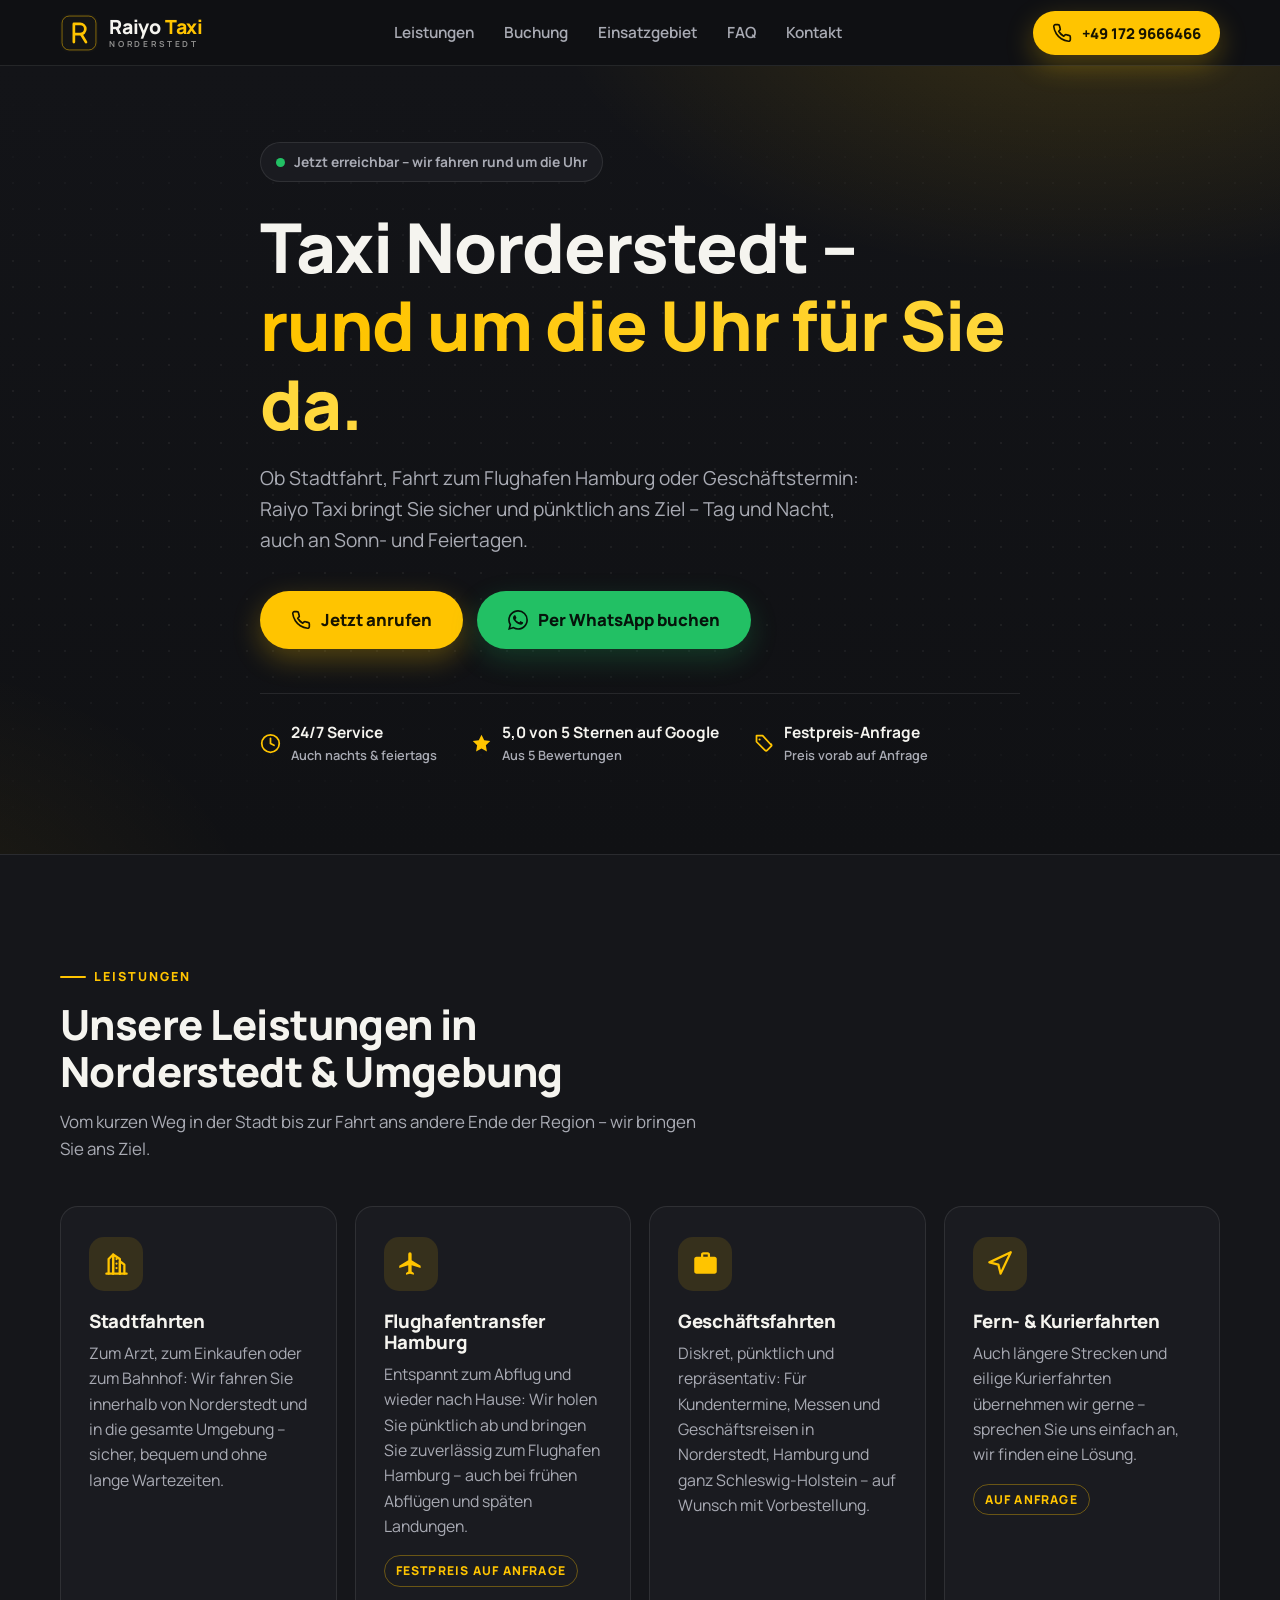
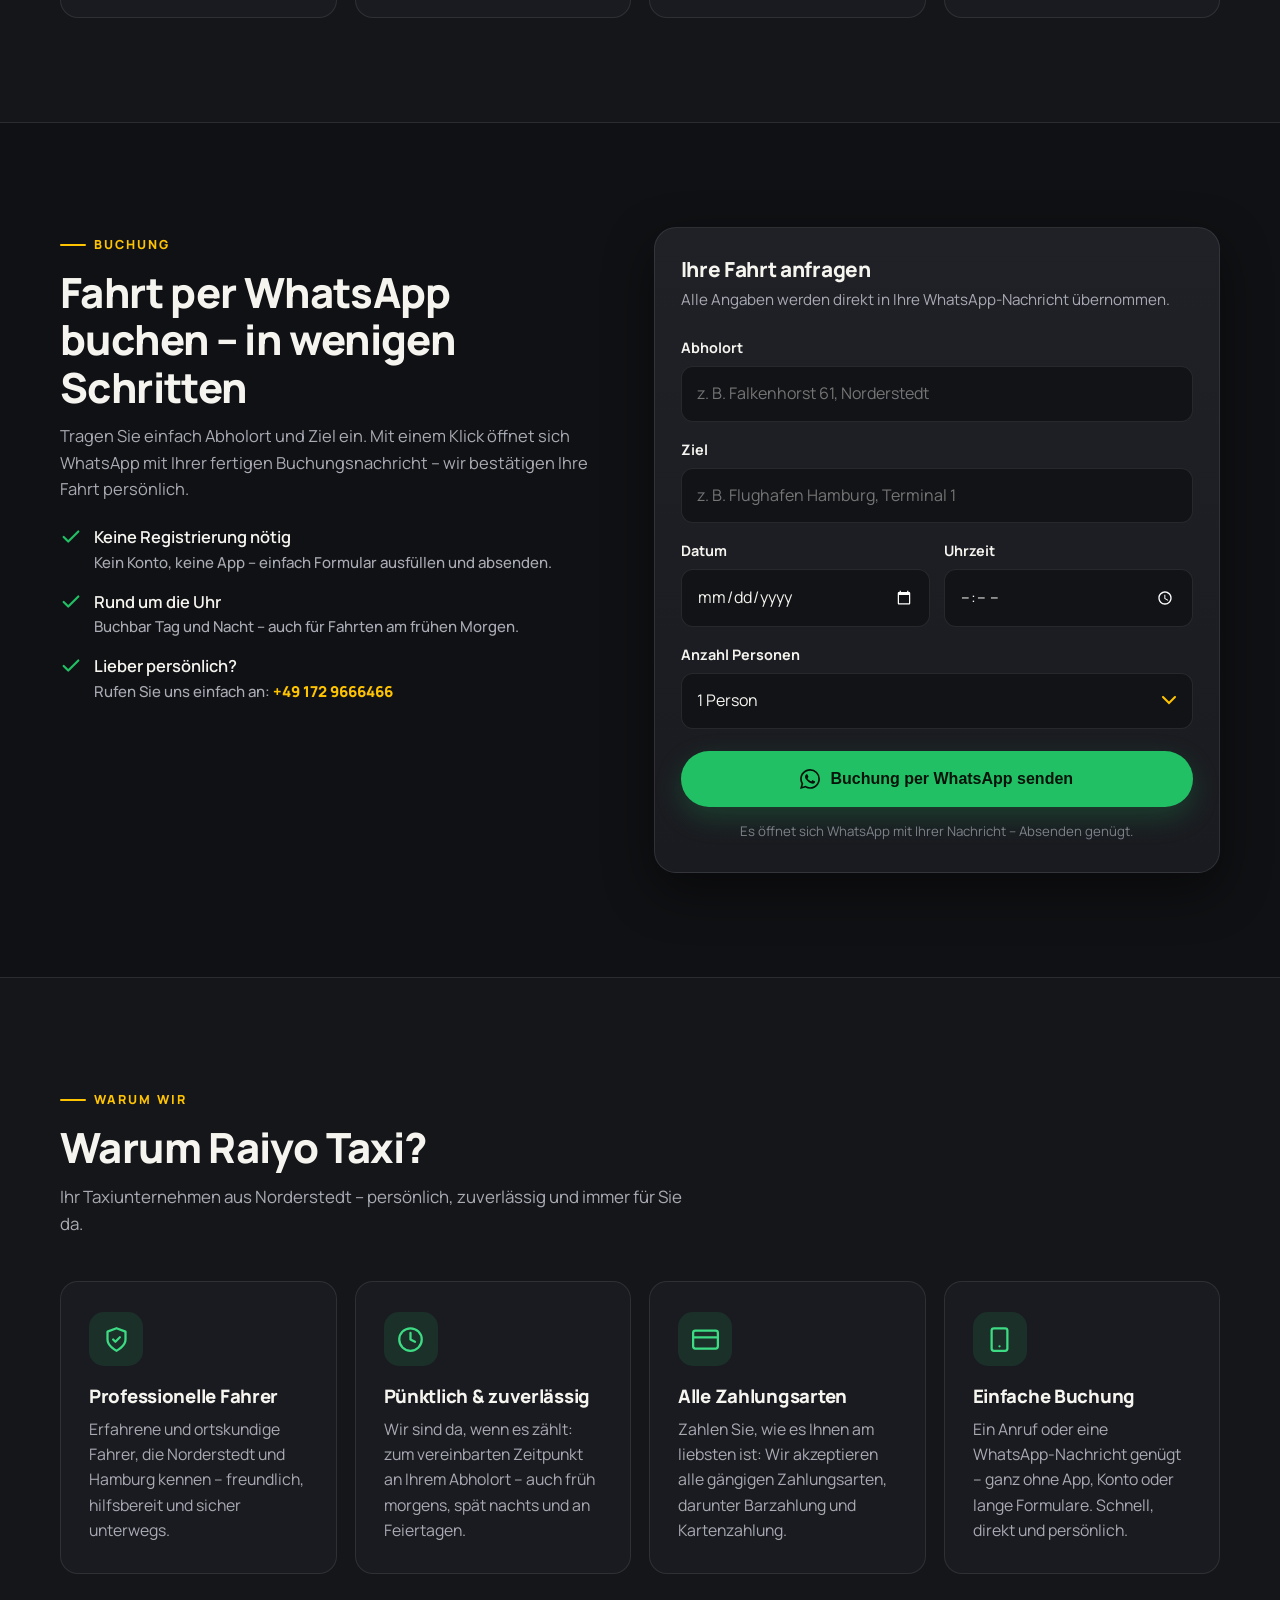
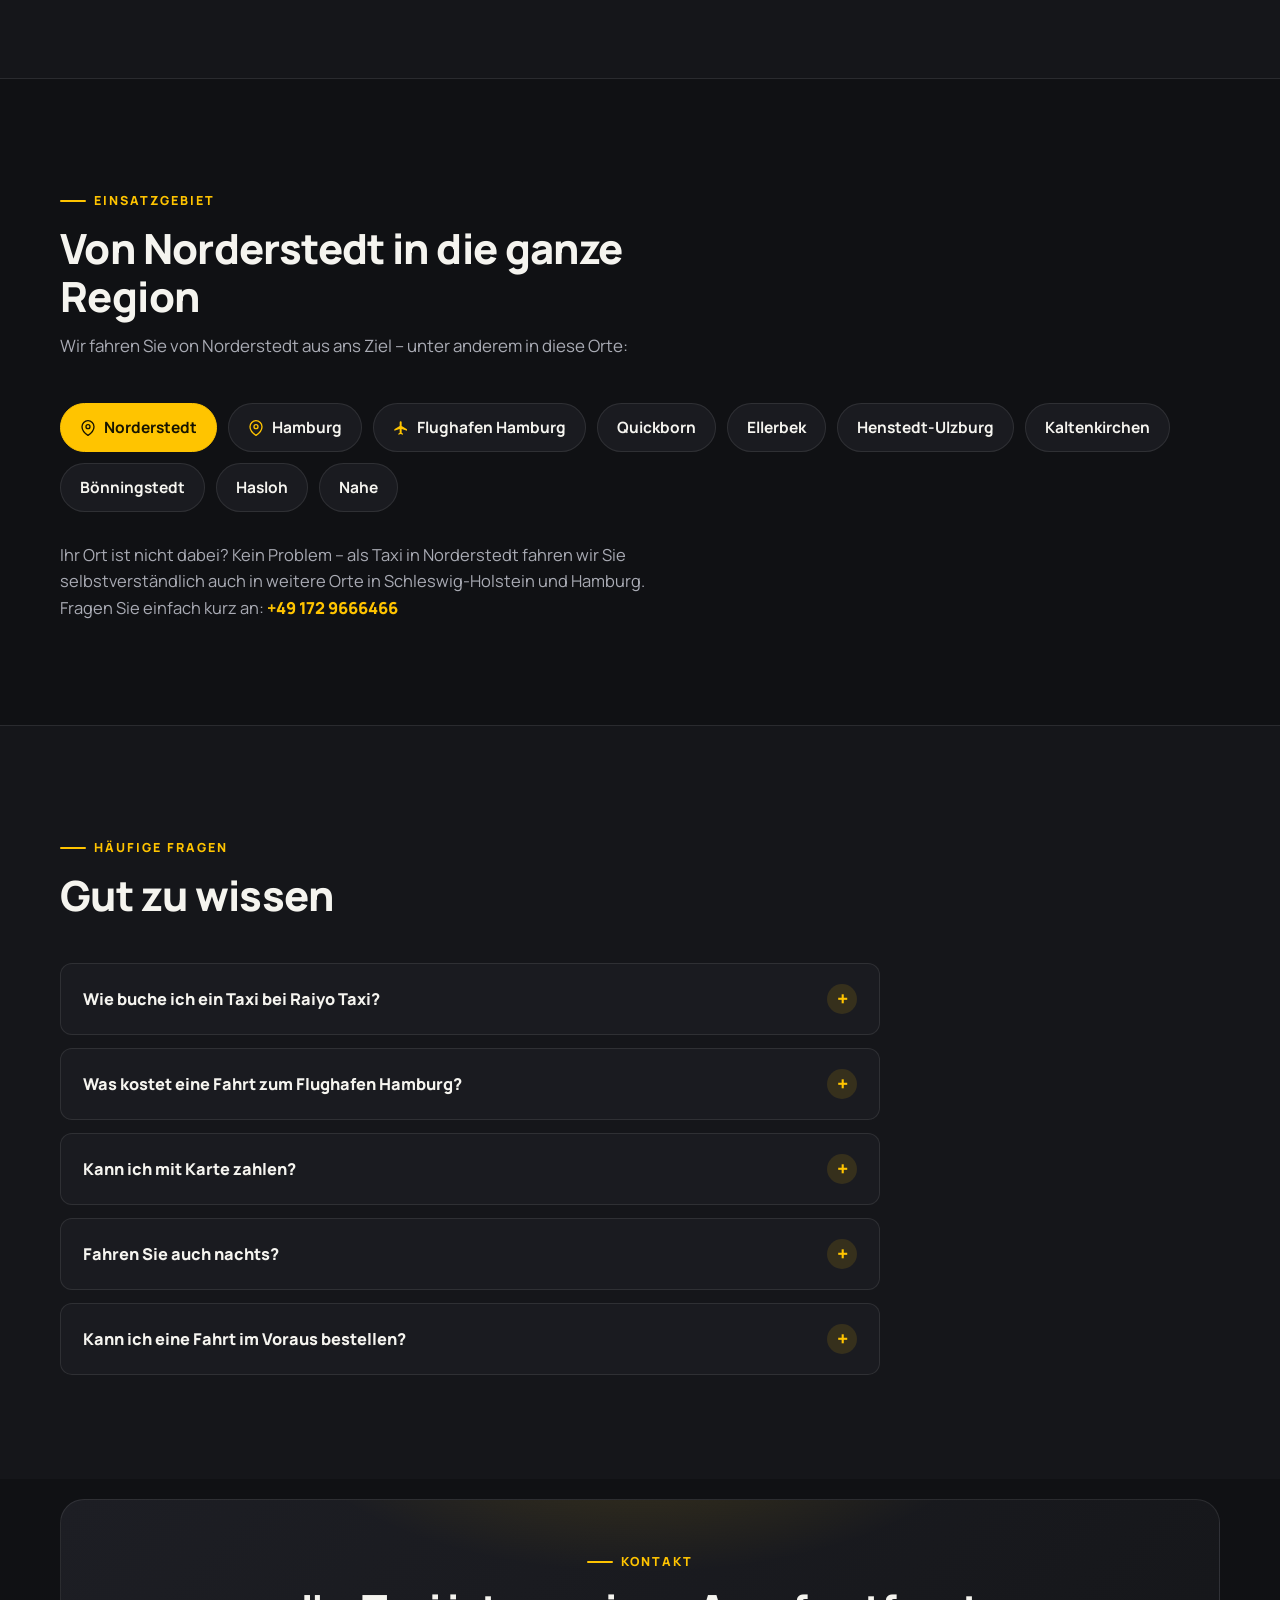
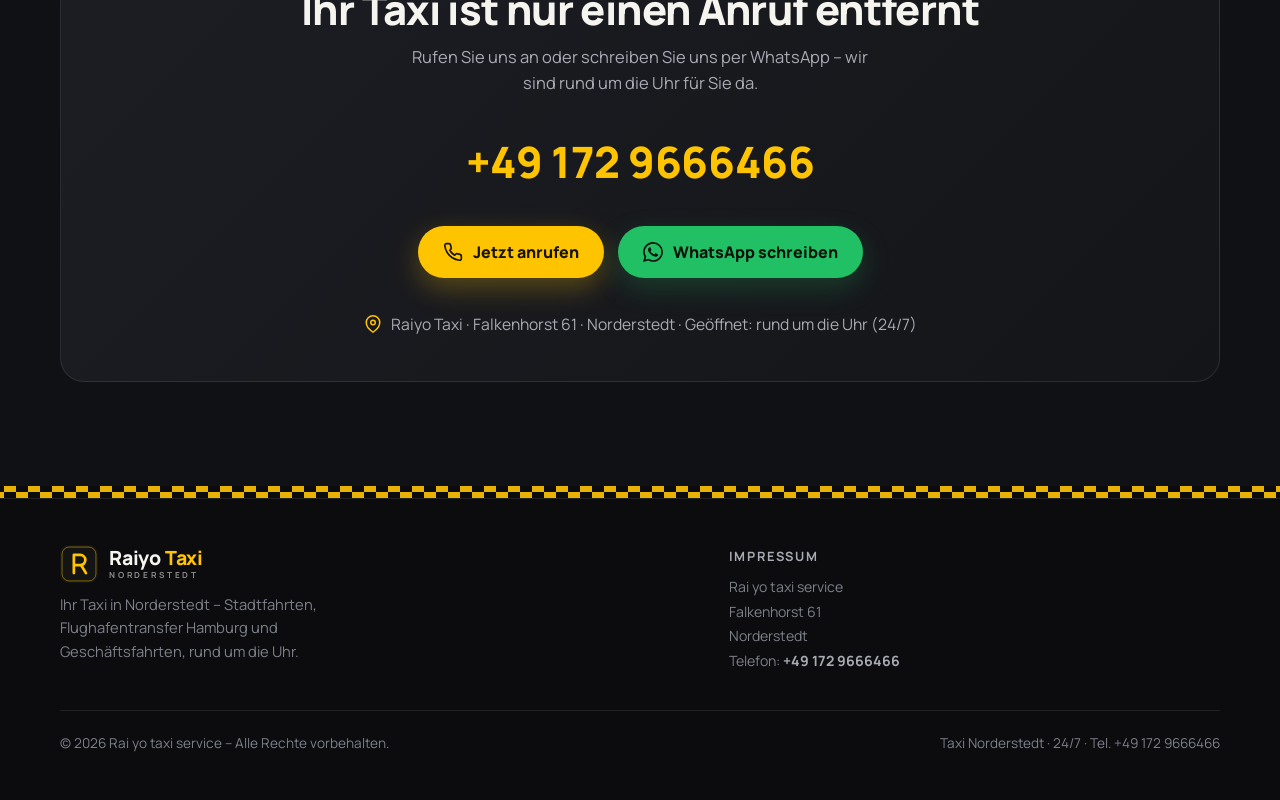
==== commit 397c3a1a: "Raiyo demo: corporate logo update" ====
--- a/demo/raiyotaxi/index.html
+++ b/demo/raiyotaxi/index.html
@@ -133,6 +133,8 @@
 .brand{display:flex;align-items:center;gap:11px;font-weight:800;font-size:1.22rem;letter-spacing:-.01em}
 .brand .mark{width:38px;height:38px;flex:none}
 .brand em{font-style:normal;color:var(--yellow)}
+.brand-text{line-height:1.05}
+.brand-text small{display:block;font-size:.52rem;font-weight:700;letter-spacing:.34em;opacity:.55;margin-top:3px}
 nav.main{display:none;gap:30px;font-weight:600;font-size:.96rem;color:var(--muted)}
 nav.main a{padding:6px 0;position:relative}
 nav.main a:hover{color:var(--text)}
@@ -369,12 +371,8 @@
 <header class="site">
   <div class="wrap header-in">
     <a class="brand" href="#start" aria-label="Raiyo Taxi – zur Startseite">
-      <svg class="mark" viewBox="0 0 48 48" role="img" aria-label="Raiyo Taxi Logo">
-        <rect width="48" height="48" rx="11" fill="#ffc400"/>
-        <text x="24" y="29" text-anchor="middle" font-family="Manrope, Arial, sans-serif" font-size="24" font-weight="800" fill="#141414">R</text>
-        <path d="M8 38h6v5H8zM20 38h6v5h-6zM32 38h6v5h-6zM14 42.5h6V47h-6zM26 42.5h6V47h-6z" fill="#141414"/>
-      </svg>
-      <span>Raiyo&nbsp;<em>Taxi</em></span>
+      <img class="mark" src="logo.svg" alt="Raiyo Taxi Logo" width="38" height="38">
+      <span class="brand-text">Raiyo&nbsp;<em>Taxi</em><small>NORDERSTEDT</small></span>
     </a>
     <nav class="main" aria-label="Hauptnavigation">
       <a href="#leistungen">Leistungen</a>
@@ -667,12 +665,8 @@
     <div class="footer-grid">
       <div class="footer-brand">
         <a class="brand" href="#start" aria-label="Raiyo Taxi – zur Startseite">
-          <svg class="mark" viewBox="0 0 48 48" role="img" aria-label="Raiyo Taxi Logo">
-            <rect width="48" height="48" rx="11" fill="#ffc400"/>
-            <text x="24" y="29" text-anchor="middle" font-family="Manrope, Arial, sans-serif" font-size="24" font-weight="800" fill="#141414">R</text>
-            <path d="M8 38h6v5H8zM20 38h6v5h-6zM32 38h6v5h-6zM14 42.5h6V47h-6zM26 42.5h6V47h-6z" fill="#141414"/>
-          </svg>
-          <span>Raiyo&nbsp;<em>Taxi</em></span>
+          <img class="mark" src="logo.svg" alt="Raiyo Taxi Logo" width="38" height="38">
+          <span class="brand-text">Raiyo&nbsp;<em>Taxi</em><small>NORDERSTEDT</small></span>
         </a>
         <p>Ihr Taxi in Norderstedt – Stadtfahrten, Flughafentransfer Hamburg und Geschäftsfahrten, rund um die Uhr.</p>
       </div>
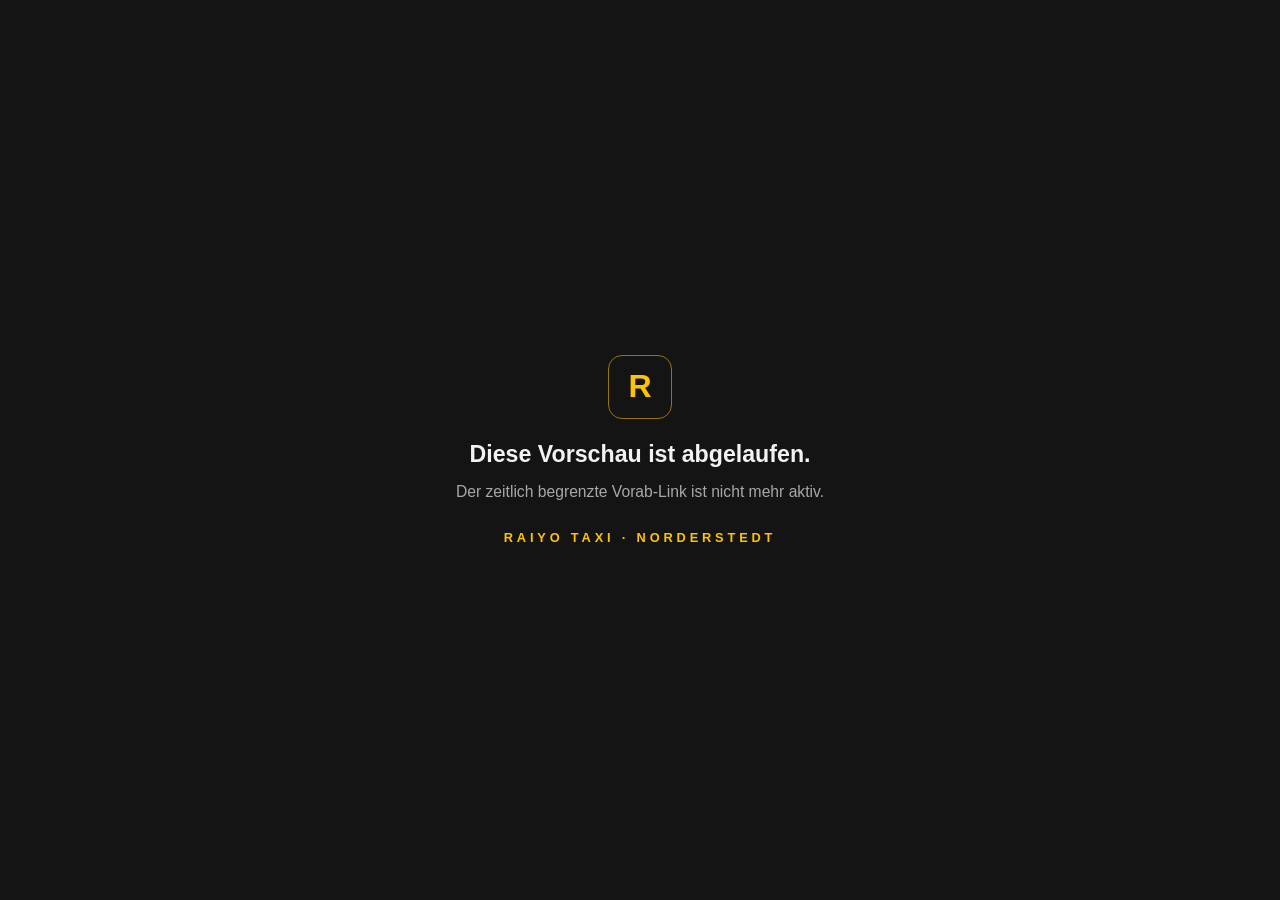
==== commit 83aab883: "Raiyo demo: preview expired" ====
--- a/demo/raiyotaxi/index.html
+++ b/demo/raiyotaxi/index.html
@@ -3,773 +3,24 @@
 <head>
 <meta charset="UTF-8">
 <meta name="viewport" content="width=device-width, initial-scale=1.0">
-<title>Taxi Norderstedt | Raiyo Taxi – 24/7 Flughafentransfer &amp; Stadtfahrten</title>
-<meta name="description" content="Taxi Norderstedt gesucht? Raiyo Taxi fährt Sie rund um die Uhr (24/7): Stadtfahrten, Flughafentransfer Hamburg und Geschäftsfahrten. Jetzt anrufen: +49 172 9666466 oder bequem per WhatsApp buchen.">
-<meta name="robots" content="index, follow">
-<link rel="canonical" href="https://raiyotaxi.de/">
-<meta name="theme-color" content="#101114">
-
-<!-- Open Graph -->
-<meta property="og:type" content="website">
-<meta property="og:locale" content="de_DE">
-<meta property="og:site_name" content="Raiyo Taxi">
-<meta property="og:title" content="Taxi Norderstedt | Raiyo Taxi – 24/7 für Sie da">
-<meta property="og:description" content="Ihr Taxi in Norderstedt: Stadtfahrten, Flughafentransfer Hamburg und Geschäftsfahrten – rund um die Uhr. Anrufen: +49 172 9666466">
-<meta property="og:url" content="https://raiyotaxi.de/">
-
-<link rel="icon" type="image/svg+xml" href="favicon.svg">
-<link rel="preconnect" href="https://fonts.googleapis.com">
-<link rel="preconnect" href="https://fonts.gstatic.com" crossorigin>
-<link href="https://fonts.googleapis.com/css2?family=Manrope:wght@400;500;600;700;800&display=swap" rel="stylesheet">
-
-<script type="application/ld+json">
-{
-  "@context": "https://schema.org",
-  "@type": "TaxiService",
-  "name": "Raiyo Taxi",
-  "alternateName": "Rai yo taxi service",
-  "url": "https://raiyotaxi.de/",
-  "telephone": "+49 172 9666466",
-  "description": "Taxi Norderstedt – Stadtfahrten, Flughafentransfer Hamburg und Geschäftsfahrten, rund um die Uhr (24/7).",
-  "address": {
-    "@type": "PostalAddress",
-    "streetAddress": "Falkenhorst 61",
-    "addressLocality": "Norderstedt",
-    "addressCountry": "DE"
-  },
-  "areaServed": [
-    "Norderstedt",
-    "Hamburg",
-    "Flughafen Hamburg",
-    "Quickborn",
-    "Ellerbek",
-    "Henstedt-Ulzburg",
-    "Kaltenkirchen",
-    "Bönningstedt",
-    "Hasloh",
-    "Nahe"
-  ],
-  "openingHoursSpecification": {
-    "@type": "OpeningHoursSpecification",
-    "dayOfWeek": ["Monday", "Tuesday", "Wednesday", "Thursday", "Friday", "Saturday", "Sunday"],
-    "opens": "00:00",
-    "closes": "23:59"
-  },
-  "paymentAccepted": "Cash, Credit Card, Debit Card",
-  "aggregateRating": {
-    "@type": "AggregateRating",
-    "ratingValue": "5.0",
-    "reviewCount": "5"
-  }
-}
-</script>
-
+<meta name="robots" content="noindex, nofollow">
+<title>Vorschau abgelaufen – Raiyo Taxi</title>
 <style>
-/* ============ Design-System: Raiyo Taxi ============ */
-:root{
-  --bg:#101114;
-  --bg-2:#15161a;
-  --panel:#1a1b20;
-  --panel-2:#202127;
-  --line:rgba(255,255,255,.09);
-  --yellow:#ffc400;
-  --yellow-2:#ffd83d;
-  --yellow-soft:rgba(255,196,0,.12);
-  --wa:#22c064;
-  --wa-dark:#128c4b;
-  --text:#f5f4ef;
-  --muted:#a9abb4;
-  --muted-2:#7e808a;
-  --radius:18px;
-  --radius-s:12px;
-  --shadow:0 18px 50px rgba(0,0,0,.45);
-  --header-h:66px;
-}
-*{margin:0;padding:0;box-sizing:border-box}
-html{scroll-behavior:smooth;scroll-padding-top:calc(var(--header-h) + 14px)}
-body{
-  font-family:"Manrope",system-ui,-apple-system,"Segoe UI",Roboto,sans-serif;
-  background:var(--bg);
-  color:var(--text);
-  line-height:1.6;
-  font-size:16.5px;
-  -webkit-font-smoothing:antialiased;
-  overflow-x:hidden;
-}
-img,svg{display:block}
-a{color:inherit;text-decoration:none}
-::selection{background:var(--yellow);color:#141414}
-:focus-visible{outline:3px solid var(--yellow);outline-offset:3px;border-radius:6px}
-
-.wrap{width:min(1160px,100% - 40px);margin-inline:auto}
-section{padding:84px 0}
-.section-head{max-width:640px;margin-bottom:44px}
-.eyebrow{
-  display:inline-flex;align-items:center;gap:8px;
-  font-size:.78rem;font-weight:800;letter-spacing:.16em;text-transform:uppercase;
-  color:var(--yellow);margin-bottom:14px;
-}
-.eyebrow::before{content:"";width:26px;height:2px;background:var(--yellow);border-radius:2px}
-h1,h2,h3{line-height:1.14;font-weight:800;letter-spacing:-.015em}
-h2{font-size:clamp(1.75rem,4.5vw,2.6rem);margin-bottom:12px}
-h3{font-size:1.16rem}
-.lead{color:var(--muted);font-size:1.06rem}
-
-/* Schachbrett-Akzent (Taxi-Motiv) */
-.checker{
-  height:12px;
-  background:repeating-conic-gradient(#0b0b0d 0% 25%, var(--yellow) 0% 50%) 50% / 24px 24px;
-  opacity:.9;
-}
-
-/* ============ Header ============ */
-header.site{
-  position:sticky;top:0;z-index:60;height:var(--header-h);
-  background:rgba(16,17,20,.86);
-  backdrop-filter:blur(14px);-webkit-backdrop-filter:blur(14px);
-  border-bottom:1px solid var(--line);
-}
-.header-in{display:flex;align-items:center;justify-content:space-between;gap:16px;height:var(--header-h)}
-.brand{display:flex;align-items:center;gap:11px;font-weight:800;font-size:1.22rem;letter-spacing:-.01em}
-.brand .mark{width:38px;height:38px;flex:none}
-.brand em{font-style:normal;color:var(--yellow)}
-.brand-text{line-height:1.05}
-.brand-text small{display:block;font-size:.52rem;font-weight:700;letter-spacing:.34em;opacity:.55;margin-top:3px}
-nav.main{display:none;gap:30px;font-weight:600;font-size:.96rem;color:var(--muted)}
-nav.main a{padding:6px 0;position:relative}
-nav.main a:hover{color:var(--text)}
-.btn{
-  display:inline-flex;align-items:center;justify-content:center;gap:10px;
-  font-weight:800;font-size:1rem;line-height:1;
-  padding:15px 24px;border-radius:999px;border:1px solid transparent;
-  transition:transform .18s ease, box-shadow .18s ease, background .18s ease;
-  cursor:pointer;white-space:nowrap;
-}
-.btn svg{width:20px;height:20px;flex:none}
-.btn:active{transform:scale(.97)}
-.btn-call{background:var(--yellow);color:#171400;box-shadow:0 10px 28px rgba(255,196,0,.28)}
-.btn-call:hover{background:var(--yellow-2)}
-.btn-wa{background:var(--wa);color:#06130b;box-shadow:0 10px 28px rgba(34,192,100,.22)}
-.btn-wa:hover{background:#2bd173}
-.btn-ghost{background:transparent;border-color:var(--line);color:var(--text)}
-.btn-ghost:hover{border-color:rgba(255,255,255,.3)}
-.btn-sm{padding:11px 18px;font-size:.93rem}
-.header-call .num{display:none}
-
-/* ============ Hero ============ */
-.hero{
-  position:relative;
-  padding:76px 0 88px;
-  background:
-    radial-gradient(900px 480px at 85% -10%, rgba(255,196,0,.16), transparent 60%),
-    radial-gradient(700px 500px at -10% 110%, rgba(255,196,0,.07), transparent 55%),
-    linear-gradient(180deg,#131418 0%, var(--bg) 100%);
-  overflow:hidden;
-}
-.hero::after{
-  content:"";position:absolute;inset:0;pointer-events:none;
-  background-image:radial-gradient(rgba(255,255,255,.055) 1px, transparent 1px);
-  background-size:26px 26px;
-  mask-image:linear-gradient(180deg,transparent,#000 30%,#000 70%,transparent);
-  -webkit-mask-image:linear-gradient(180deg,transparent,#000 30%,#000 70%,transparent);
-}
-.hero-in{position:relative;z-index:1;max-width:760px}
-.live-badge{
-  display:inline-flex;align-items:center;gap:9px;
-  background:var(--panel);border:1px solid var(--line);
-  padding:8px 15px;border-radius:999px;
-  font-size:.86rem;font-weight:700;color:var(--muted);margin-bottom:26px;
-}
-.live-badge .dot{width:9px;height:9px;border-radius:50%;background:var(--wa);box-shadow:0 0 0 0 rgba(34,192,100,.5);animation:pulse 2.2s infinite}
-@keyframes pulse{0%{box-shadow:0 0 0 0 rgba(34,192,100,.45)}70%{box-shadow:0 0 0 9px rgba(34,192,100,0)}100%{box-shadow:0 0 0 0 rgba(34,192,100,0)}}
-.hero h1{font-size:clamp(2.5rem,7.2vw,4.3rem);margin-bottom:20px}
-.hero h1 .accent{
-  color:var(--yellow);
-  background:linear-gradient(92deg,var(--yellow) 10%,var(--yellow-2) 90%);
-  -webkit-background-clip:text;background-clip:text;-webkit-text-fill-color:transparent;
-}
-.hero .sub{color:var(--muted);font-size:clamp(1.02rem,2.4vw,1.2rem);max-width:600px;margin-bottom:36px}
-.hero-cta{display:flex;flex-wrap:wrap;gap:14px;margin-bottom:44px}
-.hero-cta .btn{padding:18px 30px;font-size:1.05rem}
-.trust{
-  display:flex;flex-wrap:wrap;gap:12px 34px;
-  border-top:1px solid var(--line);padding-top:26px;
-}
-.trust li{list-style:none;display:flex;align-items:center;gap:10px;font-weight:700;font-size:.97rem}
-.trust svg{width:21px;height:21px;color:var(--yellow);flex:none}
-.trust small{display:block;color:var(--muted);font-weight:600;font-size:.8rem}
-
-/* ============ Leistungen ============ */
-.services{background:var(--bg-2);border-block:1px solid var(--line)}
-.grid{display:grid;gap:18px;grid-template-columns:1fr}
-.card{
-  background:var(--panel);border:1px solid var(--line);border-radius:var(--radius);
-  padding:30px 28px;transition:transform .25s ease, border-color .25s ease, background .25s ease;
-}
-.card:hover{transform:translateY(-4px);border-color:rgba(255,196,0,.35);background:var(--panel-2)}
-.card .icon{
-  width:54px;height:54px;border-radius:15px;margin-bottom:20px;
-  background:var(--yellow-soft);color:var(--yellow);
-  display:flex;align-items:center;justify-content:center;
-}
-.card .icon svg{width:27px;height:27px}
-.card h3{margin-bottom:9px}
-.card p{color:var(--muted);font-size:.99rem}
-.card .tag{
-  display:inline-block;margin-top:16px;font-size:.76rem;font-weight:800;
-  letter-spacing:.1em;text-transform:uppercase;color:var(--yellow);
-  border:1px solid rgba(255,196,0,.35);padding:5px 11px;border-radius:999px;
-}
-
-/* ============ Buchung ============ */
-.booking-grid{display:grid;gap:34px;grid-template-columns:1fr;align-items:start}
-.booking-copy p{color:var(--muted);margin-bottom:22px}
-.booking-points{display:grid;gap:14px}
-.booking-points li{list-style:none;display:flex;gap:12px;align-items:flex-start;font-weight:600}
-.booking-points svg{width:22px;height:22px;color:var(--wa);flex:none;margin-top:2px}
-.booking-points span{color:var(--muted);font-weight:500;display:block;font-size:.94rem}
-.form-card{
-  background:linear-gradient(180deg,var(--panel-2),var(--panel));
-  border:1px solid var(--line);border-radius:22px;padding:30px 26px;
-  box-shadow:var(--shadow);
-}
-.form-card h3{font-size:1.3rem;margin-bottom:6px}
-.form-card>p{color:var(--muted);font-size:.95rem;margin-bottom:24px}
-.field{margin-bottom:16px}
-.field label{display:block;font-weight:700;font-size:.9rem;margin-bottom:7px}
-.field input,.field select{
-  width:100%;background:#121317;border:1px solid var(--line);border-radius:var(--radius-s);
-  color:var(--text);font:inherit;font-size:1rem;padding:14px 15px;
-  color-scheme:dark;appearance:none;
-}
-.field select{
-  background-image:url("data:image/svg+xml,%3Csvg xmlns='http://www.w3.org/2000/svg' width='14' height='9' viewBox='0 0 14 9'%3E%3Cpath d='M1 1l6 6 6-6' fill='none' stroke='%23ffc400' stroke-width='2' stroke-linecap='round'/%3E%3C/svg%3E");
-  background-repeat:no-repeat;background-position:right 16px center;
-}
-.field input:focus,.field select:focus{outline:none;border-color:var(--yellow);box-shadow:0 0 0 3px rgba(255,196,0,.18)}
-.field-row{display:grid;grid-template-columns:1fr 1fr;gap:14px}
-.form-card .btn{width:100%;margin-top:6px;padding:17px 24px}
-.form-note{color:var(--muted-2);font-size:.83rem;text-align:center;margin-top:14px}
-
-/* ============ Warum ============ */
-.why{background:var(--bg-2);border-block:1px solid var(--line)}
-.why .card .icon{background:rgba(34,192,100,.12);color:#3ddc84}
-.why .card:hover{border-color:rgba(34,192,100,.35)}
-
-/* ============ Einsatzgebiet ============ */
-.chips{display:flex;flex-wrap:wrap;gap:11px;margin-bottom:30px}
-.chip{
-  display:inline-flex;align-items:center;gap:8px;
-  background:var(--panel);border:1px solid var(--line);border-radius:999px;
-  padding:11px 19px;font-weight:700;font-size:.97rem;
-}
-.chip svg{width:16px;height:16px;color:var(--yellow)}
-.chip.main{background:var(--yellow);color:#171400;border-color:var(--yellow)}
-.chip.main svg{color:#171400}
-.area-note{color:var(--muted);max-width:640px}
-
-/* ============ FAQ ============ */
-.faq{background:var(--bg-2);border-top:1px solid var(--line)}
-.faq-list{max-width:820px;display:grid;gap:13px}
-details{
-  background:var(--panel);border:1px solid var(--line);border-radius:var(--radius-s);
-  overflow:hidden;
-}
-details[open ]{border-color:rgba(255,196,0,.35)}
-summary{
-  cursor:pointer;list-style:none;display:flex;justify-content:space-between;align-items:center;gap:16px;
-  padding:20px 22px;font-weight:800;font-size:1.02rem;
-}
-summary::-webkit-details-marker{display:none}
-summary .plus{
-  width:30px;height:30px;flex:none;border-radius:50%;
-  background:var(--yellow-soft);color:var(--yellow);
-  display:flex;align-items:center;justify-content:center;font-size:1.25rem;font-weight:800;line-height:1;
-  transition:transform .25s ease;
-}
-details[open ] summary .plus{transform:rotate(45deg)}
-details .answer{padding:0 22px 22px;color:var(--muted)}
-details .answer a{color:var(--yellow);font-weight:700;white-space:nowrap}
-
-/* ============ Kontakt / Footer ============ */
-.contact-card{
-  background:linear-gradient(135deg,#1d1e24, #141518);
-  border:1px solid var(--line);border-radius:24px;
-  padding:44px 34px;text-align:center;position:relative;overflow:hidden;
-}
-.contact-card::before{
-  content:"";position:absolute;inset:0;
-  background:radial-gradient(560px 260px at 50% -20%, rgba(255,196,0,.18), transparent 65%);
-  pointer-events:none;
-}
-.contact-card h2{margin-bottom:10px}
-.contact-card p{color:var(--muted);max-width:480px;margin:0 auto 30px}
-.big-number{
-  display:inline-block;font-size:clamp(1.7rem,6vw,2.7rem);font-weight:800;letter-spacing:-.01em;
-  color:var(--yellow);margin-bottom:30px;
-}
-.big-number:hover{color:var(--yellow-2)}
-.contact-cta{display:flex;flex-wrap:wrap;gap:14px;justify-content:center;position:relative}
-address{
-  font-style:normal;color:var(--muted);margin-top:34px;font-size:.98rem;
-  display:flex;align-items:center;justify-content:center;gap:9px;flex-wrap:wrap;
-}
-address svg{width:18px;height:18px;color:var(--yellow)}
-footer.site{border-top:1px solid var(--line);padding:46px 0 110px;background:#0c0c0f}
-.footer-grid{display:grid;gap:30px;grid-template-columns:1fr}
-.footer-brand p{color:var(--muted-2);font-size:.92rem;margin-top:10px;max-width:340px}
-.impressum{color:var(--muted-2);font-size:.88rem;line-height:1.75}
-.impressum strong{color:var(--muted);display:block;font-size:.8rem;letter-spacing:.14em;text-transform:uppercase;margin-bottom:8px}
-.impressum a{color:var(--muted);font-weight:700}
-.copyright{
-  margin-top:36px;padding-top:22px;border-top:1px solid var(--line);
-  color:var(--muted-2);font-size:.85rem;display:flex;flex-wrap:wrap;gap:8px 22px;justify-content:space-between;
-}
-
-/* ============ Mobile-Aktionsleiste ============ */
-.actionbar{
-  position:fixed;left:0;right:0;bottom:0;z-index:70;
-  display:grid;grid-template-columns:1fr 1fr;gap:10px;
-  padding:10px 12px calc(10px + env(safe-area-inset-bottom));
-  background:rgba(12,12,15,.92);backdrop-filter:blur(14px);-webkit-backdrop-filter:blur(14px);
-  border-top:1px solid var(--line);
-}
-.actionbar .btn{padding:16px 10px;font-size:1rem;border-radius:14px}
-
-/* ============ Reveal-Animation ============ */
-.js .reveal{opacity:0;transform:translateY(18px);transition:opacity .7s ease, transform .7s ease}
-.js .reveal.in{opacity:1;transform:none}
-
-/* ============ Responsive ============ */
-@media (min-width:640px){
-  .grid{grid-template-columns:1fr 1fr}
-  .header-call .num{display:inline}
-  .header-call .word{display:none}
-}
-@media (min-width:900px){
-  nav.main{display:flex}
-  .grid{grid-template-columns:repeat(4,1fr)}
-  .why .grid{grid-template-columns:repeat(4,1fr)}
-  .booking-grid{grid-template-columns:1fr 1.05fr;gap:54px}
-  .footer-grid{grid-template-columns:1.3fr 1fr}
-  .actionbar{display:none}
-  footer.site{padding-bottom:46px}
-  section{padding:104px 0}
-}
-@media (prefers-reduced-motion: reduce){
-  html{scroll-behavior:auto}
-  .js .reveal{opacity:1;transform:none;transition:none}
-  .live-badge .dot{animation:none}
-  *{transition:none !important}
-}
+  *{margin:0;padding:0;box-sizing:border-box}
+  body{background:#141414;color:#f2f2f2;font-family:Arial,Helvetica,sans-serif;min-height:100vh;display:flex;align-items:center;justify-content:center;text-align:center;padding:24px}
+  .box{max-width:420px}
+  .mark{width:64px;height:64px;margin:0 auto 22px;border:1.5px solid rgba(255,196,0,.55);border-radius:14px;display:flex;align-items:center;justify-content:center;font-size:32px;font-weight:800;color:#ffc400}
+  h1{font-size:1.45rem;font-weight:800;margin-bottom:12px}
+  p{color:#a8a8a8;font-size:.98rem;line-height:1.55}
+  .brand{margin-top:26px;font-size:.8rem;letter-spacing:.3em;color:#ffc400;font-weight:700}
 </style>
 </head>
-
 <body>
-
-<!-- ================= Header ================= -->
-<header class="site">
-  <div class="wrap header-in">
-    <a class="brand" href="#start" aria-label="Raiyo Taxi – zur Startseite">
-      <img class="mark" src="logo.svg" alt="Raiyo Taxi Logo" width="38" height="38">
-      <span class="brand-text">Raiyo&nbsp;<em>Taxi</em><small>NORDERSTEDT</small></span>
-    </a>
-    <nav class="main" aria-label="Hauptnavigation">
-      <a href="#leistungen">Leistungen</a>
-      <a href="#buchung">Buchung</a>
-      <a href="#einsatzgebiet">Einsatzgebiet</a>
-      <a href="#faq">FAQ</a>
-      <a href="#kontakt">Kontakt</a>
-    </nav>
-    <a class="btn btn-call btn-sm header-call" href="tel:+491729666466" aria-label="Raiyo Taxi anrufen">
-      <svg viewBox="0 0 24 24" fill="none" stroke="currentColor" stroke-width="2" stroke-linecap="round" stroke-linejoin="round" aria-hidden="true"><path d="M22 16.92v3a2 2 0 0 1-2.18 2 19.79 19.79 0 0 1-8.63-3.07 19.5 19.5 0 0 1-6-6 19.79 19.79 0 0 1-3.07-8.67A2 2 0 0 1 4.11 2h3a2 2 0 0 1 2 1.72 12.84 12.84 0 0 0 .7 2.81 2 2 0 0 1-.45 2.11L8.09 9.91a16 16 0 0 0 6 6l1.27-1.27a2 2 0 0 1 2.11-.45 12.84 12.84 0 0 0 2.81.7A2 2 0 0 1 22 16.92z"/></svg>
-      <span class="word">Anrufen</span><span class="num">+49 172 9666466</span>
-    </a>
+  <div class="box">
+    <div class="mark">R</div>
+    <h1>Diese Vorschau ist abgelaufen.</h1>
+    <p>Der zeitlich begrenzte Vorab-Link ist nicht mehr aktiv.</p>
+    <div class="brand">RAIYO TAXI · NORDERSTEDT</div>
   </div>
-</header>
-
-<main id="start">
-
-  <!-- ================= Hero ================= -->
-  <div class="hero">
-    <div class="wrap hero-in">
-      <span class="live-badge"><span class="dot"></span> Jetzt erreichbar – wir fahren rund um die Uhr</span>
-      <h1>Taxi Norderstedt –<br><span class="accent">rund um die Uhr für Sie da.</span></h1>
-      <p class="sub">Ob Stadtfahrt, Fahrt zum Flughafen Hamburg oder Geschäftstermin: Raiyo Taxi bringt Sie sicher und pünktlich ans Ziel – Tag und Nacht, auch an Sonn- und Feiertagen.</p>
-      <div class="hero-cta">
-        <a class="btn btn-call" href="tel:+491729666466">
-          <svg viewBox="0 0 24 24" fill="none" stroke="currentColor" stroke-width="2" stroke-linecap="round" stroke-linejoin="round" aria-hidden="true"><path d="M22 16.92v3a2 2 0 0 1-2.18 2 19.79 19.79 0 0 1-8.63-3.07 19.5 19.5 0 0 1-6-6 19.79 19.79 0 0 1-3.07-8.67A2 2 0 0 1 4.11 2h3a2 2 0 0 1 2 1.72 12.84 12.84 0 0 0 .7 2.81 2 2 0 0 1-.45 2.11L8.09 9.91a16 16 0 0 0 6 6l1.27-1.27a2 2 0 0 1 2.11-.45 12.84 12.84 0 0 0 2.81.7A2 2 0 0 1 22 16.92z"/></svg>
-          Jetzt anrufen
-        </a>
-        <a class="btn btn-wa" href="https://wa.me/491729666466?text=Hallo%20Raiyo%20Taxi%2C%20ich%20m%C3%B6chte%20ein%20Taxi%20bestellen." target="_blank" rel="noopener">
-          <svg viewBox="0 0 24 24" fill="currentColor" aria-hidden="true"><path d="M17.472 14.382c-.297-.149-1.758-.867-2.03-.967-.273-.099-.471-.148-.67.15-.197.297-.767.966-.94 1.164-.173.199-.347.223-.644.075-.297-.15-1.255-.463-2.39-1.475-.883-.788-1.48-1.761-1.653-2.059-.173-.297-.018-.458.13-.606.134-.133.298-.347.446-.52.149-.174.198-.298.298-.497.099-.198.05-.371-.025-.52-.075-.149-.669-1.612-.916-2.207-.242-.579-.487-.5-.669-.51-.173-.008-.371-.01-.57-.01-.198 0-.52.074-.792.372-.272.297-1.04 1.016-1.04 2.479 0 1.462 1.065 2.875 1.213 3.074.149.198 2.096 3.2 5.077 4.487.709.306 1.262.489 1.694.625.712.227 1.36.195 1.871.118.571-.085 1.758-.719 2.006-1.413.248-.694.248-1.289.173-1.413-.074-.124-.272-.198-.57-.347m-5.421 7.403h-.004a9.87 9.87 0 01-5.031-1.378l-.361-.214-3.741.982.998-3.648-.235-.374a9.86 9.86 0 01-1.51-5.26c.001-5.45 4.436-9.884 9.888-9.884 2.64 0 5.122 1.03 6.988 2.898a9.825 9.825 0 012.893 6.994c-.003 5.45-4.437 9.884-9.885 9.884m8.413-18.297A11.815 11.815 0 0012.05 0C5.495 0 .16 5.335.157 11.892c0 2.096.547 4.142 1.588 5.945L.057 24l6.305-1.654a11.882 11.882 0 005.683 1.448h.005c6.554 0 11.89-5.335 11.893-11.893a11.821 11.821 0 00-3.48-8.413Z"/></svg>
-          Per WhatsApp buchen
-        </a>
-      </div>
-      <ul class="trust">
-        <li>
-          <svg viewBox="0 0 24 24" fill="none" stroke="currentColor" stroke-width="2" stroke-linecap="round" stroke-linejoin="round" aria-hidden="true"><circle cx="12" cy="12" r="10"/><path d="M12 6v6l4 2"/></svg>
-          <span>24/7 Service<small>Auch nachts &amp; feiertags</small></span>
-        </li>
-        <li>
-          <svg viewBox="0 0 24 24" fill="currentColor" aria-hidden="true"><polygon points="12 2 15.09 8.26 22 9.27 17 14.14 18.18 21.02 12 17.77 5.82 21.02 7 14.14 2 9.27 8.91 8.26"/></svg>
-          <span>5,0 von 5 Sternen auf Google<small>Aus 5 Bewertungen</small></span>
-        </li>
-        <li>
-          <svg viewBox="0 0 24 24" fill="none" stroke="currentColor" stroke-width="2" stroke-linecap="round" stroke-linejoin="round" aria-hidden="true"><path d="M20.59 13.41 11 3H4v7l9.59 9.59a2 2 0 0 0 2.82 0l4.18-4.18a2 2 0 0 0 0-2.82z"/><circle cx="7.5" cy="7.5" r="1.2" fill="currentColor" stroke="none"/></svg>
-          <span>Festpreis-Anfrage<small>Preis vorab auf Anfrage</small></span>
-        </li>
-      </ul>
-    </div>
-  </div>
-
-  <!-- ================= Leistungen ================= -->
-  <section class="services" id="leistungen">
-    <div class="wrap">
-      <div class="section-head reveal">
-        <span class="eyebrow">Leistungen</span>
-        <h2>Unsere Leistungen in Norderstedt &amp; Umgebung</h2>
-        <p class="lead">Vom kurzen Weg in der Stadt bis zur Fahrt ans andere Ende der Region – wir bringen Sie ans Ziel.</p>
-      </div>
-      <div class="grid">
-        <article class="card reveal">
-          <div class="icon">
-            <svg viewBox="0 0 24 24" fill="none" stroke="currentColor" stroke-width="2" stroke-linecap="round" stroke-linejoin="round" aria-hidden="true"><path d="M3 21h18"/><path d="M5 21V8l4-4v17"/><path d="M9 21V4l6 4v13"/><path d="M15 21V10l4 3v8"/><path d="M12 8h.01M12 12h.01M12 16h.01"/></svg>
-          </div>
-          <h3>Stadtfahrten</h3>
-          <p>Zum Arzt, zum Einkaufen oder zum Bahnhof: Wir fahren Sie innerhalb von Norderstedt und in die gesamte Umgebung – sicher, bequem und ohne lange Wartezeiten.</p>
-        </article>
-        <article class="card reveal">
-          <div class="icon">
-            <svg viewBox="0 0 24 24" fill="currentColor" aria-hidden="true"><path d="M21 16v-2l-8-5V3.5a1.5 1.5 0 0 0-3 0V9l-8 5v2l8-2.5V19l-2 1.5V22l3.5-1 3.5 1v-1.5L13 19v-5.5l8 2.5z"/></svg>
-          </div>
-          <h3>Flughafentransfer Hamburg</h3>
-          <p>Entspannt zum Abflug und wieder nach Hause: Wir holen Sie pünktlich ab und bringen Sie zuverlässig zum Flughafen Hamburg – auch bei frühen Abflügen und späten Landungen.</p>
-          <span class="tag">Festpreis auf Anfrage</span>
-        </article>
-        <article class="card reveal">
-          <div class="icon">
-            <svg viewBox="0 0 24 24" fill="currentColor" aria-hidden="true"><path d="M20 6h-4V4c0-1.11-.89-2-2-2h-4c-1.11 0-2 .89-2 2v2H4c-1.11 0-2 .89-2 2v11c0 1.11.89 2 2 2h16c1.11 0 2-.89 2-2V8c0-1.11-.89-2-2-2zm-10 0V4h4v2h-4z"/></svg>
-          </div>
-          <h3>Geschäftsfahrten</h3>
-          <p>Diskret, pünktlich und repräsentativ: Für Kundentermine, Messen und Geschäftsreisen in Norderstedt, Hamburg und ganz Schleswig-Holstein – auf Wunsch mit Vorbestellung.</p>
-        </article>
-        <article class="card reveal">
-          <div class="icon">
-            <svg viewBox="0 0 24 24" fill="none" stroke="currentColor" stroke-width="2" stroke-linecap="round" stroke-linejoin="round" aria-hidden="true"><polygon points="3 11 22 2 13 21 11 13 3 11"/></svg>
-          </div>
-          <h3>Fern- &amp; Kurierfahrten</h3>
-          <p>Auch längere Strecken und eilige Kurierfahrten übernehmen wir gerne – sprechen Sie uns einfach an, wir finden eine Lösung.</p>
-          <span class="tag">Auf Anfrage</span>
-        </article>
-      </div>
-    </div>
-  </section>
-
-  <!-- ================= Buchung ================= -->
-  <section id="buchung">
-    <div class="wrap">
-      <div class="booking-grid">
-        <div class="booking-copy reveal">
-          <span class="eyebrow">Buchung</span>
-          <h2>Fahrt per WhatsApp buchen – in wenigen Schritten</h2>
-          <p>Tragen Sie einfach Abholort und Ziel ein. Mit einem Klick öffnet sich WhatsApp mit Ihrer fertigen Buchungsnachricht – wir bestätigen Ihre Fahrt persönlich.</p>
-          <ul class="booking-points">
-            <li>
-              <svg viewBox="0 0 24 24" fill="none" stroke="currentColor" stroke-width="2.4" stroke-linecap="round" stroke-linejoin="round" aria-hidden="true"><path d="M20 6 9 17l-5-5"/></svg>
-              <div>Keine Registrierung nötig<span>Kein Konto, keine App – einfach Formular ausfüllen und absenden.</span></div>
-            </li>
-            <li>
-              <svg viewBox="0 0 24 24" fill="none" stroke="currentColor" stroke-width="2.4" stroke-linecap="round" stroke-linejoin="round" aria-hidden="true"><path d="M20 6 9 17l-5-5"/></svg>
-              <div>Rund um die Uhr<span>Buchbar Tag und Nacht – auch für Fahrten am frühen Morgen.</span></div>
-            </li>
-            <li>
-              <svg viewBox="0 0 24 24" fill="none" stroke="currentColor" stroke-width="2.4" stroke-linecap="round" stroke-linejoin="round" aria-hidden="true"><path d="M20 6 9 17l-5-5"/></svg>
-              <div>Lieber persönlich?<span>Rufen Sie uns einfach an: <a href="tel:+491729666466" style="color:var(--yellow);font-weight:800;white-space:nowrap">+49 172 9666466</a></span></div>
-            </li>
-          </ul>
-        </div>
-        <div class="form-card reveal">
-          <h3>Ihre Fahrt anfragen</h3>
-          <p>Alle Angaben werden direkt in Ihre WhatsApp-Nachricht übernommen.</p>
-          <form id="bookingForm" novalidate>
-            <div class="field">
-              <label for="pickup">Abholort</label>
-              <input type="text" id="pickup" name="pickup" placeholder="z. B. Falkenhorst 61, Norderstedt" autocomplete="street-address" required>
-            </div>
-            <div class="field">
-              <label for="destination">Ziel</label>
-              <input type="text" id="destination" name="destination" placeholder="z. B. Flughafen Hamburg, Terminal 1" required>
-            </div>
-            <div class="field-row">
-              <div class="field">
-                <label for="date">Datum</label>
-                <input type="date" id="date" name="date" required>
-              </div>
-              <div class="field">
-                <label for="time">Uhrzeit</label>
-                <input type="time" id="time" name="time" required>
-              </div>
-            </div>
-            <div class="field">
-              <label for="persons">Anzahl Personen</label>
-              <select id="persons" name="persons">
-                <option value="1" selected>1 Person</option>
-                <option value="2">2 Personen</option>
-                <option value="3">3 Personen</option>
-                <option value="4">4 Personen</option>
-                <option value="5+">5 oder mehr Personen</option>
-              </select>
-            </div>
-            <button type="submit" class="btn btn-wa">
-              <svg viewBox="0 0 24 24" fill="currentColor" aria-hidden="true"><path d="M17.472 14.382c-.297-.149-1.758-.867-2.03-.967-.273-.099-.471-.148-.67.15-.197.297-.767.966-.94 1.164-.173.199-.347.223-.644.075-.297-.15-1.255-.463-2.39-1.475-.883-.788-1.48-1.761-1.653-2.059-.173-.297-.018-.458.13-.606.134-.133.298-.347.446-.52.149-.174.198-.298.298-.497.099-.198.05-.371-.025-.52-.075-.149-.669-1.612-.916-2.207-.242-.579-.487-.5-.669-.51-.173-.008-.371-.01-.57-.01-.198 0-.52.074-.792.372-.272.297-1.04 1.016-1.04 2.479 0 1.462 1.065 2.875 1.213 3.074.149.198 2.096 3.2 5.077 4.487.709.306 1.262.489 1.694.625.712.227 1.36.195 1.871.118.571-.085 1.758-.719 2.006-1.413.248-.694.248-1.289.173-1.413-.074-.124-.272-.198-.57-.347m-5.421 7.403h-.004a9.87 9.87 0 01-5.031-1.378l-.361-.214-3.741.982.998-3.648-.235-.374a9.86 9.86 0 01-1.51-5.26c.001-5.45 4.436-9.884 9.888-9.884 2.64 0 5.122 1.03 6.988 2.898a9.825 9.825 0 012.893 6.994c-.003 5.45-4.437 9.884-9.885 9.884m8.413-18.297A11.815 11.815 0 0012.05 0C5.495 0 .16 5.335.157 11.892c0 2.096.547 4.142 1.588 5.945L.057 24l6.305-1.654a11.882 11.882 0 005.683 1.448h.005c6.554 0 11.89-5.335 11.893-11.893a11.821 11.821 0 00-3.48-8.413Z"/></svg>
-              Buchung per WhatsApp senden
-            </button>
-            <p class="form-note">Es öffnet sich WhatsApp mit Ihrer Nachricht – Absenden genügt.</p>
-          </form>
-        </div>
-      </div>
-    </div>
-  </section>
-
-  <!-- ================= Warum Raiyo Taxi ================= -->
-  <section class="why">
-    <div class="wrap">
-      <div class="section-head reveal">
-        <span class="eyebrow">Warum wir</span>
-        <h2>Warum Raiyo Taxi?</h2>
-        <p class="lead">Ihr Taxiunternehmen aus Norderstedt – persönlich, zuverlässig und immer für Sie da.</p>
-      </div>
-      <div class="grid">
-        <article class="card reveal">
-          <div class="icon">
-            <svg viewBox="0 0 24 24" fill="none" stroke="currentColor" stroke-width="2" stroke-linecap="round" stroke-linejoin="round" aria-hidden="true"><path d="M12 22s8-4 8-10V5l-8-3-8 3v7c0 6 8 10 8 10z"/><path d="m9 12 2 2 4-4"/></svg>
-          </div>
-          <h3>Professionelle Fahrer</h3>
-          <p>Erfahrene und ortskundige Fahrer, die Norderstedt und Hamburg kennen – freundlich, hilfsbereit und sicher unterwegs.</p>
-        </article>
-        <article class="card reveal">
-          <div class="icon">
-            <svg viewBox="0 0 24 24" fill="none" stroke="currentColor" stroke-width="2" stroke-linecap="round" stroke-linejoin="round" aria-hidden="true"><circle cx="12" cy="12" r="10"/><path d="M12 6v6l4 2"/></svg>
-          </div>
-          <h3>Pünktlich &amp; zuverlässig</h3>
-          <p>Wir sind da, wenn es zählt: zum vereinbarten Zeitpunkt an Ihrem Abholort – auch früh morgens, spät nachts und an Feiertagen.</p>
-        </article>
-        <article class="card reveal">
-          <div class="icon">
-            <svg viewBox="0 0 24 24" fill="none" stroke="currentColor" stroke-width="2" stroke-linecap="round" stroke-linejoin="round" aria-hidden="true"><rect x="1" y="4" width="22" height="16" rx="2"/><path d="M1 10h22"/></svg>
-          </div>
-          <h3>Alle Zahlungsarten</h3>
-          <p>Zahlen Sie, wie es Ihnen am liebsten ist: Wir akzeptieren alle gängigen Zahlungsarten, darunter Barzahlung und Kartenzahlung.</p>
-        </article>
-        <article class="card reveal">
-          <div class="icon">
-            <svg viewBox="0 0 24 24" fill="none" stroke="currentColor" stroke-width="2" stroke-linecap="round" stroke-linejoin="round" aria-hidden="true"><rect x="5" y="2" width="14" height="20" rx="2"/><path d="M12 18h.01"/></svg>
-          </div>
-          <h3>Einfache Buchung</h3>
-          <p>Ein Anruf oder eine WhatsApp-Nachricht genügt – ganz ohne App, Konto oder lange Formulare. Schnell, direkt und persönlich.</p>
-        </article>
-      </div>
-    </div>
-  </section>
-
-  <!-- ================= Einsatzgebiet ================= -->
-  <section id="einsatzgebiet">
-    <div class="wrap">
-      <div class="section-head reveal">
-        <span class="eyebrow">Einsatzgebiet</span>
-        <h2>Von Norderstedt in die ganze Region</h2>
-        <p class="lead">Wir fahren Sie von Norderstedt aus ans Ziel – unter anderem in diese Orte:</p>
-      </div>
-      <div class="chips reveal">
-        <span class="chip main"><svg viewBox="0 0 24 24" fill="none" stroke="currentColor" stroke-width="2" stroke-linecap="round" stroke-linejoin="round" aria-hidden="true"><path d="M21 10c0 7-9 13-9 13s-9-6-9-13a9 9 0 0 1 18 0z"/><circle cx="12" cy="10" r="3"/></svg>Norderstedt</span>
-        <span class="chip"><svg viewBox="0 0 24 24" fill="none" stroke="currentColor" stroke-width="2" stroke-linecap="round" stroke-linejoin="round" aria-hidden="true"><path d="M21 10c0 7-9 13-9 13s-9-6-9-13a9 9 0 0 1 18 0z"/><circle cx="12" cy="10" r="3"/></svg>Hamburg</span>
-        <span class="chip"><svg viewBox="0 0 24 24" fill="currentColor" aria-hidden="true"><path d="M21 16v-2l-8-5V3.5a1.5 1.5 0 0 0-3 0V9l-8 5v2l8-2.5V19l-2 1.5V22l3.5-1 3.5 1v-1.5L13 19v-5.5l8 2.5z"/></svg>Flughafen Hamburg</span>
-        <span class="chip">Quickborn</span>
-        <span class="chip">Ellerbek</span>
-        <span class="chip">Henstedt-Ulzburg</span>
-        <span class="chip">Kaltenkirchen</span>
-        <span class="chip">Bönningstedt</span>
-        <span class="chip">Hasloh</span>
-        <span class="chip">Nahe</span>
-      </div>
-      <p class="area-note reveal">Ihr Ort ist nicht dabei? Kein Problem – als Taxi in Norderstedt fahren wir Sie selbstverständlich auch in weitere Orte in Schleswig-Holstein und Hamburg. Fragen Sie einfach kurz an: <a href="tel:+491729666466" style="color:var(--yellow);font-weight:800;white-space:nowrap">+49 172 9666466</a></p>
-    </div>
-  </section>
-
-  <!-- ================= FAQ ================= -->
-  <section class="faq" id="faq">
-    <div class="wrap">
-      <div class="section-head reveal">
-        <span class="eyebrow">Häufige Fragen</span>
-        <h2>Gut zu wissen</h2>
-      </div>
-      <div class="faq-list reveal">
-        <details>
-          <summary>Wie buche ich ein Taxi bei Raiyo Taxi?<span class="plus" aria-hidden="true">+</span></summary>
-          <div class="answer">Ganz einfach: Rufen Sie uns unter <a href="tel:+491729666466">+49 172 9666466</a> an oder schreiben Sie uns per WhatsApp – rund um die Uhr, auch nachts und an Feiertagen. Für Flughafentransfers und Geschäftsfahrten empfehlen wir eine kurze Vorbestellung.</div>
-        </details>
-        <details>
-          <summary>Was kostet eine Fahrt zum Flughafen Hamburg?<span class="plus" aria-hidden="true">+</span></summary>
-          <div class="answer">Für Fahrten zum Flughafen Hamburg nennen wir Ihnen auf Anfrage vorab einen Festpreis – so wissen Sie schon vor Fahrtantritt genau, was die Fahrt kostet. Fragen Sie einfach kurz per Anruf oder WhatsApp an: <a href="tel:+491729666466">+49 172 9666466</a>.</div>
-        </details>
-        <details>
-          <summary>Kann ich mit Karte zahlen?<span class="plus" aria-hidden="true">+</span></summary>
-          <div class="answer">Ja. Wir akzeptieren alle gängigen Zahlungsarten – darunter Barzahlung und Kartenzahlung. Zahlen Sie einfach so, wie es für Sie am bequemsten ist.</div>
-        </details>
-        <details>
-          <summary>Fahren Sie auch nachts?<span class="plus" aria-hidden="true">+</span></summary>
-          <div class="answer">Ja, wir sind 24 Stunden am Tag und 7 Tage die Woche für Sie da – auch nachts, an Wochenenden und an Feiertagen. Ob frühe Fahrt zum Flughafen oder späte Rückfahrt: Ein Anruf genügt.</div>
-        </details>
-        <details>
-          <summary>Kann ich eine Fahrt im Voraus bestellen?<span class="plus" aria-hidden="true">+</span></summary>
-          <div class="answer">Sehr gerne. Besonders für Flughafentransfers, Geschäftsfahrten und frühe Termine am Morgen können Sie Ihre Fahrt bequem vorbestellen – per Anruf oder über unser WhatsApp-Formular weiter oben.</div>
-        </details>
-      </div>
-    </div>
-  </section>
-
-  <!-- ================= Kontakt ================= -->
-  <section id="kontakt" style="padding-top:20px">
-    <div class="wrap">
-      <div class="contact-card reveal">
-        <span class="eyebrow" style="justify-content:center">Kontakt</span>
-        <h2>Ihr Taxi ist nur einen Anruf entfernt</h2>
-        <p>Rufen Sie uns an oder schreiben Sie uns per WhatsApp – wir sind rund um die Uhr für Sie da.</p>
-        <a class="big-number" href="tel:+491729666466">+49 172 9666466</a>
-        <div class="contact-cta">
-          <a class="btn btn-call" href="tel:+491729666466">
-            <svg viewBox="0 0 24 24" fill="none" stroke="currentColor" stroke-width="2" stroke-linecap="round" stroke-linejoin="round" aria-hidden="true"><path d="M22 16.92v3a2 2 0 0 1-2.18 2 19.79 19.79 0 0 1-8.63-3.07 19.5 19.5 0 0 1-6-6 19.79 19.79 0 0 1-3.07-8.67A2 2 0 0 1 4.11 2h3a2 2 0 0 1 2 1.72 12.84 12.84 0 0 0 .7 2.81 2 2 0 0 1-.45 2.11L8.09 9.91a16 16 0 0 0 6 6l1.27-1.27a2 2 0 0 1 2.11-.45 12.84 12.84 0 0 0 2.81.7A2 2 0 0 1 22 16.92z"/></svg>
-            Jetzt anrufen
-          </a>
-          <a class="btn btn-wa" href="https://wa.me/491729666466?text=Hallo%20Raiyo%20Taxi%2C%20ich%20m%C3%B6chte%20ein%20Taxi%20bestellen." target="_blank" rel="noopener">
-            <svg viewBox="0 0 24 24" fill="currentColor" aria-hidden="true"><path d="M17.472 14.382c-.297-.149-1.758-.867-2.03-.967-.273-.099-.471-.148-.67.15-.197.297-.767.966-.94 1.164-.173.199-.347.223-.644.075-.297-.15-1.255-.463-2.39-1.475-.883-.788-1.48-1.761-1.653-2.059-.173-.297-.018-.458.13-.606.134-.133.298-.347.446-.52.149-.174.198-.298.298-.497.099-.198.05-.371-.025-.52-.075-.149-.669-1.612-.916-2.207-.242-.579-.487-.5-.669-.51-.173-.008-.371-.01-.57-.01-.198 0-.52.074-.792.372-.272.297-1.04 1.016-1.04 2.479 0 1.462 1.065 2.875 1.213 3.074.149.198 2.096 3.2 5.077 4.487.709.306 1.262.489 1.694.625.712.227 1.36.195 1.871.118.571-.085 1.758-.719 2.006-1.413.248-.694.248-1.289.173-1.413-.074-.124-.272-.198-.57-.347m-5.421 7.403h-.004a9.87 9.87 0 01-5.031-1.378l-.361-.214-3.741.982.998-3.648-.235-.374a9.86 9.86 0 01-1.51-5.26c.001-5.45 4.436-9.884 9.888-9.884 2.64 0 5.122 1.03 6.988 2.898a9.825 9.825 0 012.893 6.994c-.003 5.45-4.437 9.884-9.885 9.884m8.413-18.297A11.815 11.815 0 0012.05 0C5.495 0 .16 5.335.157 11.892c0 2.096.547 4.142 1.588 5.945L.057 24l6.305-1.654a11.882 11.882 0 005.683 1.448h.005c6.554 0 11.89-5.335 11.893-11.893a11.821 11.821 0 00-3.48-8.413Z"/></svg>
-            WhatsApp schreiben
-          </a>
-        </div>
-        <address>
-          <svg viewBox="0 0 24 24" fill="none" stroke="currentColor" stroke-width="2" stroke-linecap="round" stroke-linejoin="round" aria-hidden="true"><path d="M21 10c0 7-9 13-9 13s-9-6-9-13a9 9 0 0 1 18 0z"/><circle cx="12" cy="10" r="3"/></svg>
-          Raiyo Taxi · Falkenhorst 61 · Norderstedt · Geöffnet: rund um die Uhr (24/7)
-        </address>
-      </div>
-    </div>
-  </section>
-
-</main>
-
-<div class="checker" aria-hidden="true"></div>
-
-<!-- ================= Footer ================= -->
-<footer class="site">
-  <div class="wrap">
-    <div class="footer-grid">
-      <div class="footer-brand">
-        <a class="brand" href="#start" aria-label="Raiyo Taxi – zur Startseite">
-          <img class="mark" src="logo.svg" alt="Raiyo Taxi Logo" width="38" height="38">
-          <span class="brand-text">Raiyo&nbsp;<em>Taxi</em><small>NORDERSTEDT</small></span>
-        </a>
-        <p>Ihr Taxi in Norderstedt – Stadtfahrten, Flughafentransfer Hamburg und Geschäftsfahrten, rund um die Uhr.</p>
-      </div>
-      <div class="impressum">
-        <strong>Impressum</strong>
-        Rai yo taxi service<br>
-        Falkenhorst 61<br>
-        Norderstedt<br>
-        Telefon: <a href="tel:+491729666466">+49 172 9666466</a>
-        <!--
-          PLATZHALTER – vor dem Livegang unbedingt ergänzen (NICHT erfundene Daten eintragen):
-          - Name des Inhabers / Vertretungsberechtigten
-          - Vollständige Anschrift inkl. Postleitzahl
-          - E-Mail-Adresse
-          - Umsatzsteuer-Identifikationsnummer (USt-IdNr.), falls vorhanden
-          - Ggf. zuständige Aufsichtsbehörde / Genehmigungsbehörde für den Taxiverkehr
-        -->
-      </div>
-    </div>
-    <div class="copyright">
-      <span>© 2026 Rai yo taxi service – Alle Rechte vorbehalten.</span>
-      <span>Taxi Norderstedt · 24/7 · Tel. +49 172 9666466</span>
-    </div>
-  </div>
-</footer>
-
-<!-- ================= Mobile Aktionsleiste ================= -->
-<div class="actionbar" role="navigation" aria-label="Schnellkontakt">
-  <a class="btn btn-call" href="tel:+491729666466">
-    <svg viewBox="0 0 24 24" fill="none" stroke="currentColor" stroke-width="2" stroke-linecap="round" stroke-linejoin="round" aria-hidden="true"><path d="M22 16.92v3a2 2 0 0 1-2.18 2 19.79 19.79 0 0 1-8.63-3.07 19.5 19.5 0 0 1-6-6 19.79 19.79 0 0 1-3.07-8.67A2 2 0 0 1 4.11 2h3a2 2 0 0 1 2 1.72 12.84 12.84 0 0 0 .7 2.81 2 2 0 0 1-.45 2.11L8.09 9.91a16 16 0 0 0 6 6l1.27-1.27a2 2 0 0 1 2.11-.45 12.84 12.84 0 0 0 2.81.7A2 2 0 0 1 22 16.92z"/></svg>
-    Anrufen
-  </a>
-  <a class="btn btn-wa" href="https://wa.me/491729666466?text=Hallo%20Raiyo%20Taxi%2C%20ich%20m%C3%B6chte%20ein%20Taxi%20bestellen." target="_blank" rel="noopener">
-    <svg viewBox="0 0 24 24" fill="currentColor" aria-hidden="true"><path d="M17.472 14.382c-.297-.149-1.758-.867-2.03-.967-.273-.099-.471-.148-.67.15-.197.297-.767.966-.94 1.164-.173.199-.347.223-.644.075-.297-.15-1.255-.463-2.39-1.475-.883-.788-1.48-1.761-1.653-2.059-.173-.297-.018-.458.13-.606.134-.133.298-.347.446-.52.149-.174.198-.298.298-.497.099-.198.05-.371-.025-.52-.075-.149-.669-1.612-.916-2.207-.242-.579-.487-.5-.669-.51-.173-.008-.371-.01-.57-.01-.198 0-.52.074-.792.372-.272.297-1.04 1.016-1.04 2.479 0 1.462 1.065 2.875 1.213 3.074.149.198 2.096 3.2 5.077 4.487.709.306 1.262.489 1.694.625.712.227 1.36.195 1.871.118.571-.085 1.758-.719 2.006-1.413.248-.694.248-1.289.173-1.413-.074-.124-.272-.198-.57-.347m-5.421 7.403h-.004a9.87 9.87 0 01-5.031-1.378l-.361-.214-3.741.982.998-3.648-.235-.374a9.86 9.86 0 01-1.51-5.26c.001-5.45 4.436-9.884 9.888-9.884 2.64 0 5.122 1.03 6.988 2.898a9.825 9.825 0 012.893 6.994c-.003 5.45-4.437 9.884-9.885 9.884m8.413-18.297A11.815 11.815 0 0012.05 0C5.495 0 .16 5.335.157 11.892c0 2.096.547 4.142 1.588 5.945L.057 24l6.305-1.654a11.882 11.882 0 005.683 1.448h.005c6.554 0 11.89-5.335 11.893-11.893a11.821 11.821 0 00-3.48-8.413Z"/></svg>
-    WhatsApp
-  </a>
-</div>
-
-<script>
-document.documentElement.classList.add('js');
-
-/* ---------- Scroll-Reveal ---------- */
-(function () {
-  var els = document.querySelectorAll('.reveal');
-  if (!('IntersectionObserver' in window)) {
-    els.forEach(function (el) { el.classList.add('in'); });
-    return;
-  }
-  var io = new IntersectionObserver(function (entries) {
-    entries.forEach(function (entry) {
-      if (entry.isIntersecting) {
-        entry.target.classList.add('in');
-        io.unobserve(entry.target);
-      }
-    });
-  }, { threshold: 0.1 });
-  els.forEach(function (el) { io.observe(el); });
-})();
-
-/* ---------- WhatsApp-Buchung ---------- */
-(function () {
-  var form = document.getElementById('bookingForm');
-  var dateInput = document.getElementById('date');
-  // Frühestes Datum: heute
-  var today = new Date();
-  var iso = today.toISOString().split('T')[0];
-  dateInput.min = iso;
-
-  form.addEventListener('submit', function (e) {
-    e.preventDefault();
-    var pickup = document.getElementById('pickup').value.trim();
-    var destination = document.getElementById('destination').value.trim();
-    var dateVal = dateInput.value;
-    var timeVal = document.getElementById('time').value;
-    var persons = document.getElementById('persons').value;
-
-    if (!pickup || !destination || !dateVal || !timeVal) {
-      form.reportValidity();
-      return;
-    }
-
-    var dateText = new Date(dateVal + 'T00:00:00').toLocaleDateString('de-DE', {
-      weekday: 'long', day: '2-digit', month: '2-digit', year: 'numeric'
-    });
-
-    var lines = [
-      'Hallo Raiyo Taxi,',
-      'ich möchte eine Fahrt buchen:',
-      '',
-      'Abholort: ' + pickup,
-      'Ziel: ' + destination,
-      'Datum: ' + dateText,
-      'Uhrzeit: ' + timeVal + ' Uhr',
-      'Personen: ' + persons,
-      '',
-      'Bitte bestätigen Sie meine Buchung. Vielen Dank!'
-    ];
-
-    var url = 'https://wa.me/491729666466?text=' + encodeURIComponent(lines.join('\n'));
-    window.open(url, '_blank', 'noopener');
-  });
-})();
-</script>
-
 </body>
 </html>
